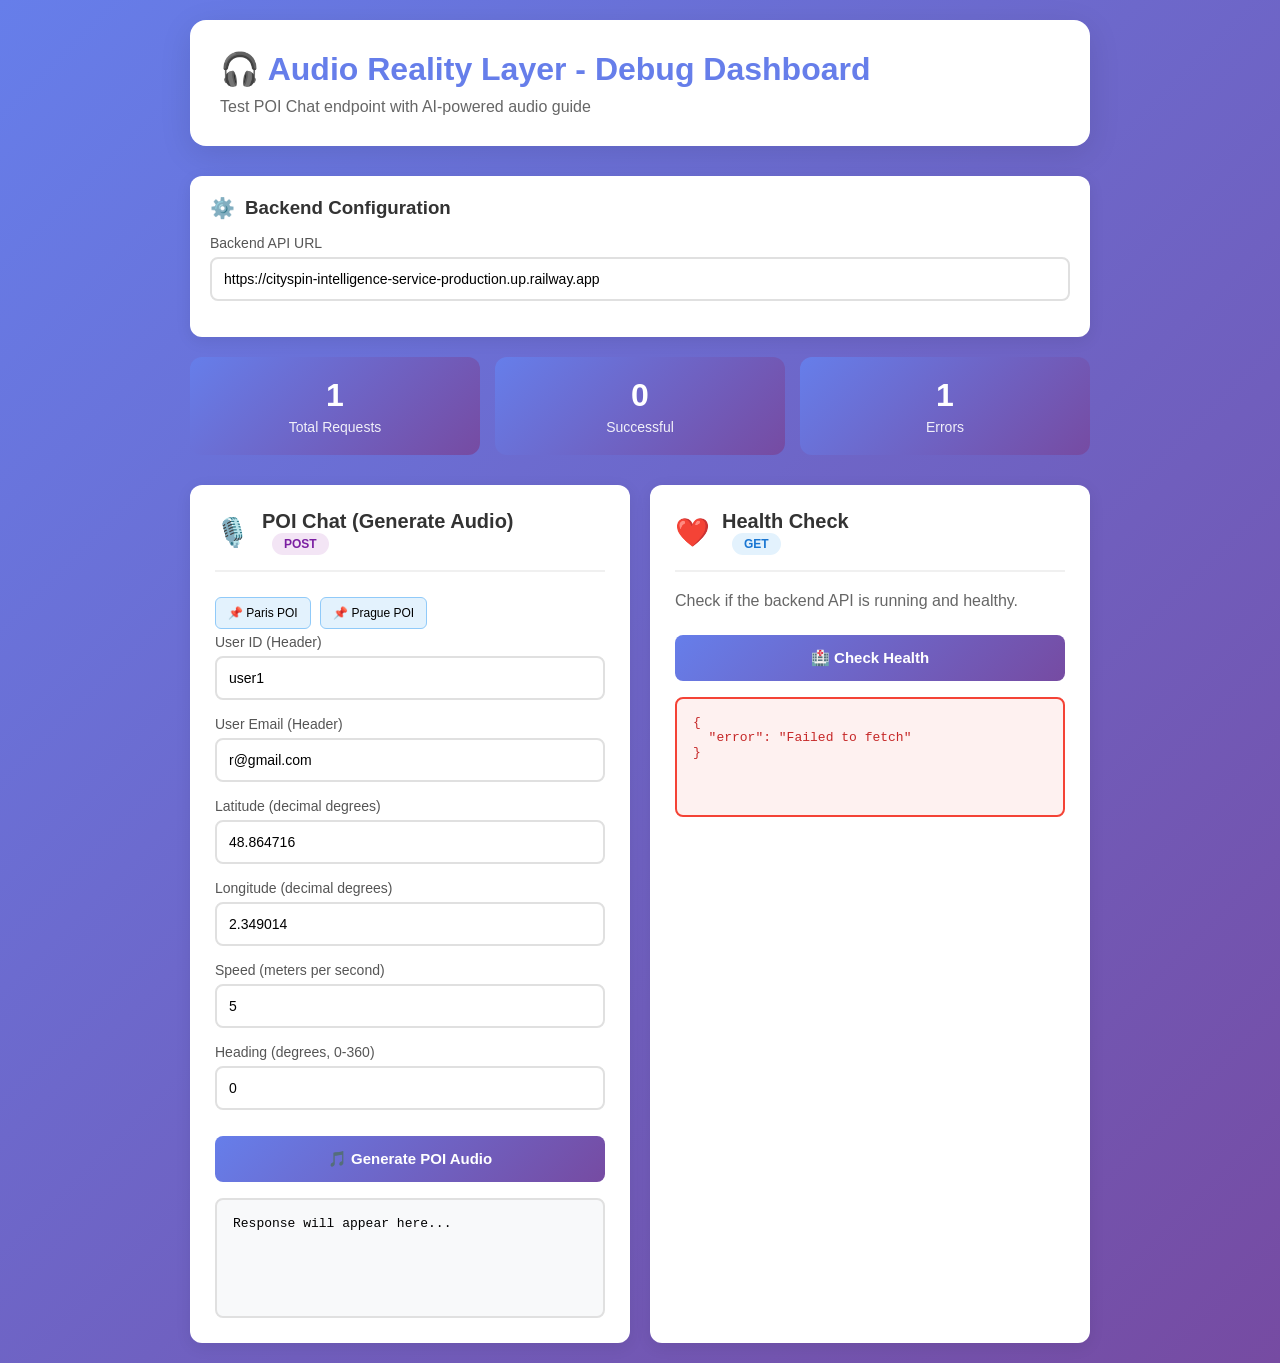
==== index.html @ 16b30484 "chat poi endoint and health - working" ====
<!DOCTYPE html>
<html lang="en">
<head>
    <meta charset="UTF-8">
    <meta name="viewport" content="width=device-width, initial-scale=1.0">
    <title>Audio Reality Layer - Debug Dashboard</title>

    <style>
        * {
            margin: 0;
            padding: 0;
            box-sizing: border-box;
        }

        body {
            font-family: -apple-system, BlinkMacSystemFont, 'Segoe UI', Roboto, Oxygen, Ubuntu, Cantarell, sans-serif;
            background: linear-gradient(135deg, #667eea 0%, #764ba2 100%);
            min-height: 100vh;
            padding: 20px;
        }

        .container {
            max-width: 900px;
            margin: 0 auto;
        }

        .header {
            background: white;
            padding: 30px;
            border-radius: 16px;
            box-shadow: 0 8px 32px rgba(0,0,0,0.1);
            margin-bottom: 30px;
        }

        .header h1 {
            color: #667eea;
            font-size: 32px;
            margin-bottom: 10px;
        }

        .header p {
            color: #666;
            font-size: 16px;
        }

        .config-section {
            background: white;
            padding: 20px;
            border-radius: 12px;
            margin-bottom: 20px;
            box-shadow: 0 4px 16px rgba(0,0,0,0.08);
        }

        .config-section h3 {
            color: #333;
            margin-bottom: 15px;
            display: flex;
            align-items: center;
            gap: 10px;
        }

        .config-section h3::before {
            content: "⚙️";
            font-size: 20px;
        }

        .grid {
            display: grid;
            grid-template-columns: repeat(auto-fit, minmax(400px, 1fr));
            gap: 20px;
        }

        .card {
            background: white;
            border-radius: 12px;
            padding: 25px;
            box-shadow: 0 4px 16px rgba(0,0,0,0.08);
            transition: transform 0.2s, box-shadow 0.2s;
        }

        .card:hover {
            transform: translateY(-4px);
            box-shadow: 0 8px 32px rgba(0,0,0,0.12);
        }

        .card-header {
            display: flex;
            align-items: center;
            gap: 12px;
            margin-bottom: 20px;
            padding-bottom: 15px;
            border-bottom: 2px solid #f0f0f0;
        }

        .card-icon {
            font-size: 28px;
        }

        .card-title {
            font-size: 20px;
            font-weight: 600;
            color: #333;
        }

        .form-group {
            margin-bottom: 16px;
        }

        label {
            display: block;
            margin-bottom: 6px;
            color: #555;
            font-weight: 500;
            font-size: 14px;
        }

        input, select, textarea {
            width: 100%;
            padding: 12px;
            border: 2px solid #e0e0e0;
            border-radius: 8px;
            font-size: 14px;
            transition: border-color 0.2s;
        }

        input:focus, select:focus, textarea:focus {
            outline: none;
            border-color: #667eea;
        }

        .input-group {
            display: flex;
            gap: 10px;
        }

        button {
            background: linear-gradient(135deg, #667eea 0%, #764ba2 100%);
            color: white;
            border: none;
            padding: 14px 24px;
            border-radius: 8px;
            font-size: 15px;
            font-weight: 600;
            cursor: pointer;
            width: 100%;
            transition: transform 0.2s, box-shadow 0.2s;
            margin-top: 10px;
        }

        button:hover {
            transform: translateY(-2px);
            box-shadow: 0 6px 20px rgba(102, 126, 234, 0.4);
        }

        button:active {
            transform: translateY(0);
        }

        .response-area {
            background: #f8f9fa;
            border: 2px solid #e0e0e0;
            border-radius: 8px;
            padding: 16px;
            margin-top: 16px;
            min-height: 120px;
            max-height: 300px;
            overflow-y: auto;
            font-family: 'Courier New', monospace;
            font-size: 13px;
            white-space: pre-wrap;
            word-break: break-all;
        }

        .response-success {
            border-color: #4caf50;
            background: #f1f8f4;
        }

        .response-error {
            border-color: #f44336;
            background: #fef1f0;
            color: #c62828;
        }

        .loading {
            display: inline-block;
            width: 16px;
            height: 16px;
            border: 2px solid #f3f3f3;
            border-top: 2px solid #667eea;
            border-radius: 50%;
            animation: spin 1s linear infinite;
            margin-left: 10px;
        }

        @keyframes spin {
            0% { transform: rotate(0deg); }
            100% { transform: rotate(360deg); }
        }

        .badge {
            display: inline-block;
            padding: 4px 12px;
            border-radius: 12px;
            font-size: 12px;
            font-weight: 600;
            margin-left: 10px;
        }

        .badge-get {
            background: #e3f2fd;
            color: #1976d2;
        }

        .badge-post {
            background: #f3e5f5;
            color: #7b1fa2;
        }

        .stats {
            display: grid;
            grid-template-columns: repeat(3, 1fr);
            gap: 15px;
            margin-bottom: 30px;
        }

        .stat-box {
            background: linear-gradient(135deg, #667eea 0%, #764ba2 100%);
            color: white;
            padding: 20px;
            border-radius: 12px;
            text-align: center;
        }

        .stat-value {
            font-size: 32px;
            font-weight: 700;
            margin-bottom: 5px;
        }

        .stat-label {
            font-size: 14px;
            opacity: 0.9;
        }

        .audio-player {
            margin-top: 15px;
            width: 100%;
        }

        .quick-fill {
            background: #e3f2fd;
            border: 1px solid #90caf9;
            padding: 8px 12px;
            border-radius: 6px;
            font-size: 12px;
            cursor: pointer;
            display: inline-block;
            margin: 5px 5px 5px 0;
            transition: background 0.2s;
        }

        .quick-fill:hover {
            background: #bbdefb;
        }

        .audio-section {
            margin-top: 15px;
            padding: 15px;
            background: #f0f4ff;
            border-radius: 8px;
            border: 2px dashed #667eea;
        }

        .audio-section h4 {
            color: #667eea;
            margin-bottom: 10px;
            font-size: 14px;
        }

        .script-display {
            background: #fff;
            border: 2px solid #667eea;
            border-radius: 8px;
            padding: 12px;
            margin-top: 10px;
            font-size: 14px;
            line-height: 1.6;
            color: #333;
        }
    </style>
</head>
<body>
    <div class="container">
        <div class="header">
            <h1>🎧 Audio Reality Layer - Debug Dashboard</h1>
            <p>Test POI Chat endpoint with AI-powered audio guide</p>
        </div>

        <!-- Configuration -->
        <div class="config-section">
            <h3>Backend Configuration</h3>
            <div class="form-group">
                <label>Backend API URL</label>
                <input type="text" id="apiUrl" value="https://cityspin-intelligence-service-production.up.railway.app" placeholder="https://your-api-url.com">
            </div>
        </div>

        <!-- Stats -->
        <div class="stats">
            <div class="stat-box">
                <div class="stat-value" id="totalRequests">0</div>
                <div class="stat-label">Total Requests</div>
            </div>
            <div class="stat-box">
                <div class="stat-value" id="successCount">0</div>
                <div class="stat-label">Successful</div>
            </div>
            <div class="stat-box">
                <div class="stat-value" id="errorCount">0</div>
                <div class="stat-label">Errors</div>
            </div>
        </div>

        <!-- API Endpoints -->
        <div class="grid">
            <!-- POI Chat Endpoint -->
            <div class="card">
                <div class="card-header">
                    <span class="card-icon">🎙️</span>
                    <div>
                        <div class="card-title">POI Chat (Generate Audio)</div>
                        <span class="badge badge-post">POST</span>
                    </div>
                </div>

                <div class="quick-fill" onclick="fillPOIParis()">📌 Paris POI</div>
                <div class="quick-fill" onclick="fillPOIPrague()">📌 Prague POI</div>

                <div class="form-group">
                    <label>User ID (Header)</label>
                    <input type="text" id="poi_chat_userId" value="user1">
                </div>

                <div class="form-group">
                    <label>User Email (Header)</label>
                    <input type="email" id="poi_chat_email" value="r@gmail.com">
                </div>

                <div class="form-group">
                    <label>Latitude (decimal degrees)</label>
                    <input type="number" step="0.000001" id="poi_chat_lat" placeholder="e.g., 48.864716" value="48.864716">
                </div>

                <div class="form-group">
                    <label>Longitude (decimal degrees)</label>
                    <input type="number" step="0.000001" id="poi_chat_lon" placeholder="e.g., 2.349014" value="2.349014">
                </div>

                <div class="form-group">
                    <label>Speed (meters per second)</label>
                    <input type="number" step="0.1" id="poi_chat_speed" placeholder="e.g., 5" value="5">
                </div>

                <div class="form-group">
                    <label>Heading (degrees, 0-360)</label>
                    <input type="number" step="1" id="poi_chat_heading" placeholder="e.g., 0" value="0">
                </div>

                <button onclick="chatPOI()">🎵 Generate POI Audio</button>
                <div class="response-area" id="poi_chat_response">Response will appear here...</div>

                <div class="audio-section" id="poi_chat_audio_section" style="display:none;">
                    <h4>🎙️ Generated POI Audio (Auto-playing...)</h4>
                    <div class="script-display" id="poi_chat_script"></div>
                    <audio id="poi_chat_audio_player" class="audio-player" controls autoplay></audio>
                </div>
            </div>

            <!-- Health Check -->
            <div class="card">
                <div class="card-header">
                    <span class="card-icon">❤️</span>
                    <div>
                        <div class="card-title">Health Check</div>
                        <span class="badge badge-get">GET</span>
                    </div>
                </div>

                <p style="color: #666; margin-bottom: 15px;">Check if the backend API is running and healthy.</p>

                <button onclick="healthCheck()">🏥 Check Health</button>
                <div class="response-area" id="health_response">Response will appear here...</div>
            </div>
        </div>
    </div>

    <!-- API Functions -->
    <script>
        let totalRequests = 0;
        let successCount = 0;
        let errorCount = 0;

        function updateStats() {
            document.getElementById('totalRequests').textContent = totalRequests;
            document.getElementById('successCount').textContent = successCount;
            document.getElementById('errorCount').textContent = errorCount;
        }

        function getApiUrl() {
            return document.getElementById('apiUrl').value.replace(/\/$/, '');
        }

        function showLoading(elementId) {
            document.getElementById(elementId).innerHTML = '<div class="loading"></div> Loading...';
        }

        function showResponse(elementId, data, isError = false) {
            const element = document.getElementById(elementId);
            element.textContent = JSON.stringify(data, null, 2);
            element.className = isError ? 'response-area response-error' : 'response-area response-success';
        }

        // Quick fill POI locations
        function fillPOIParis() {
            document.getElementById('poi_chat_lat').value = '48.864716';
            document.getElementById('poi_chat_lon').value = '2.349014';
        }

        function fillPOIPrague() {
            document.getElementById('poi_chat_lat').value = '50.073658';
            document.getElementById('poi_chat_lon').value = '14.418540';
        }

        // POI Chat Endpoint
        async function chatPOI() {
            showLoading('poi_chat_response');
            totalRequests++;
            updateStats();

            try {
                const response = await fetch(`${getApiUrl()}/api/v1/chat/poi`, {
                    method: 'POST',
                    headers: {
                        'Content-Type': 'application/json',
                        'X-User-Id': document.getElementById('poi_chat_userId').value,
                        'X-User-Email': document.getElementById('poi_chat_email').value,
                        'X-User-Email-Verified': 'true'
                    },
                    body: JSON.stringify({
                        event: "POI_EVENT",
                        latitude: parseFloat(document.getElementById('poi_chat_lat').value),
                        longitude: parseFloat(document.getElementById('poi_chat_lon').value),
                        speed_mps: parseFloat(document.getElementById('poi_chat_speed').value),
                        heading_deg: parseFloat(document.getElementById('poi_chat_heading').value)
                    })
                });

                const data = await response.json();
                if (response.ok) {
                    successCount++;
                    showResponse('poi_chat_response', data);

                    // Display audio section with script
                    document.getElementById('poi_chat_audio_section').style.display = 'block';
                    document.getElementById('poi_chat_script').textContent = data.content.script;
                    
                    // Set audio URL and auto-play
                    const audioPlayer = document.getElementById('poi_chat_audio_player');
                    audioPlayer.src = data.content.audio_url;
                    
                    // Auto-play the audio
                    audioPlayer.play().catch(error => {
                        console.log('Auto-play failed (browser policy):', error);
                        showResponse('poi_chat_response', {
                            ...data,
                            note: 'Audio ready! Click play if it didn\'t auto-start.'
                        });
                    });
                } else {
                    errorCount++;
                    showResponse('poi_chat_response', data, true);
                }
            } catch (error) {
                errorCount++;
                showResponse('poi_chat_response', { error: error.message }, true);
            }
            updateStats();
        }

        // Health Check
        async function healthCheck() {
            showLoading('health_response');
            totalRequests++;
            updateStats();

            try {
                const response = await fetch(`${getApiUrl()}/api/v1/health`, {
                    method: 'GET',
                    headers: {
                        'Content-Type': 'application/json'
                    }
                });

                const data = await response.json();
                if (response.ok) {
                    successCount++;
                    showResponse('health_response', data);
                } else {
                    errorCount++;
                    showResponse('health_response', data, true);
                }
            } catch (error) {
                errorCount++;
                showResponse('health_response', { error: error.message }, true);
            }
            updateStats();
        }

        // Auto health check on load
        window.addEventListener('load', () => {
            setTimeout(healthCheck, 500);
        });
    </script>
</body>
</html>
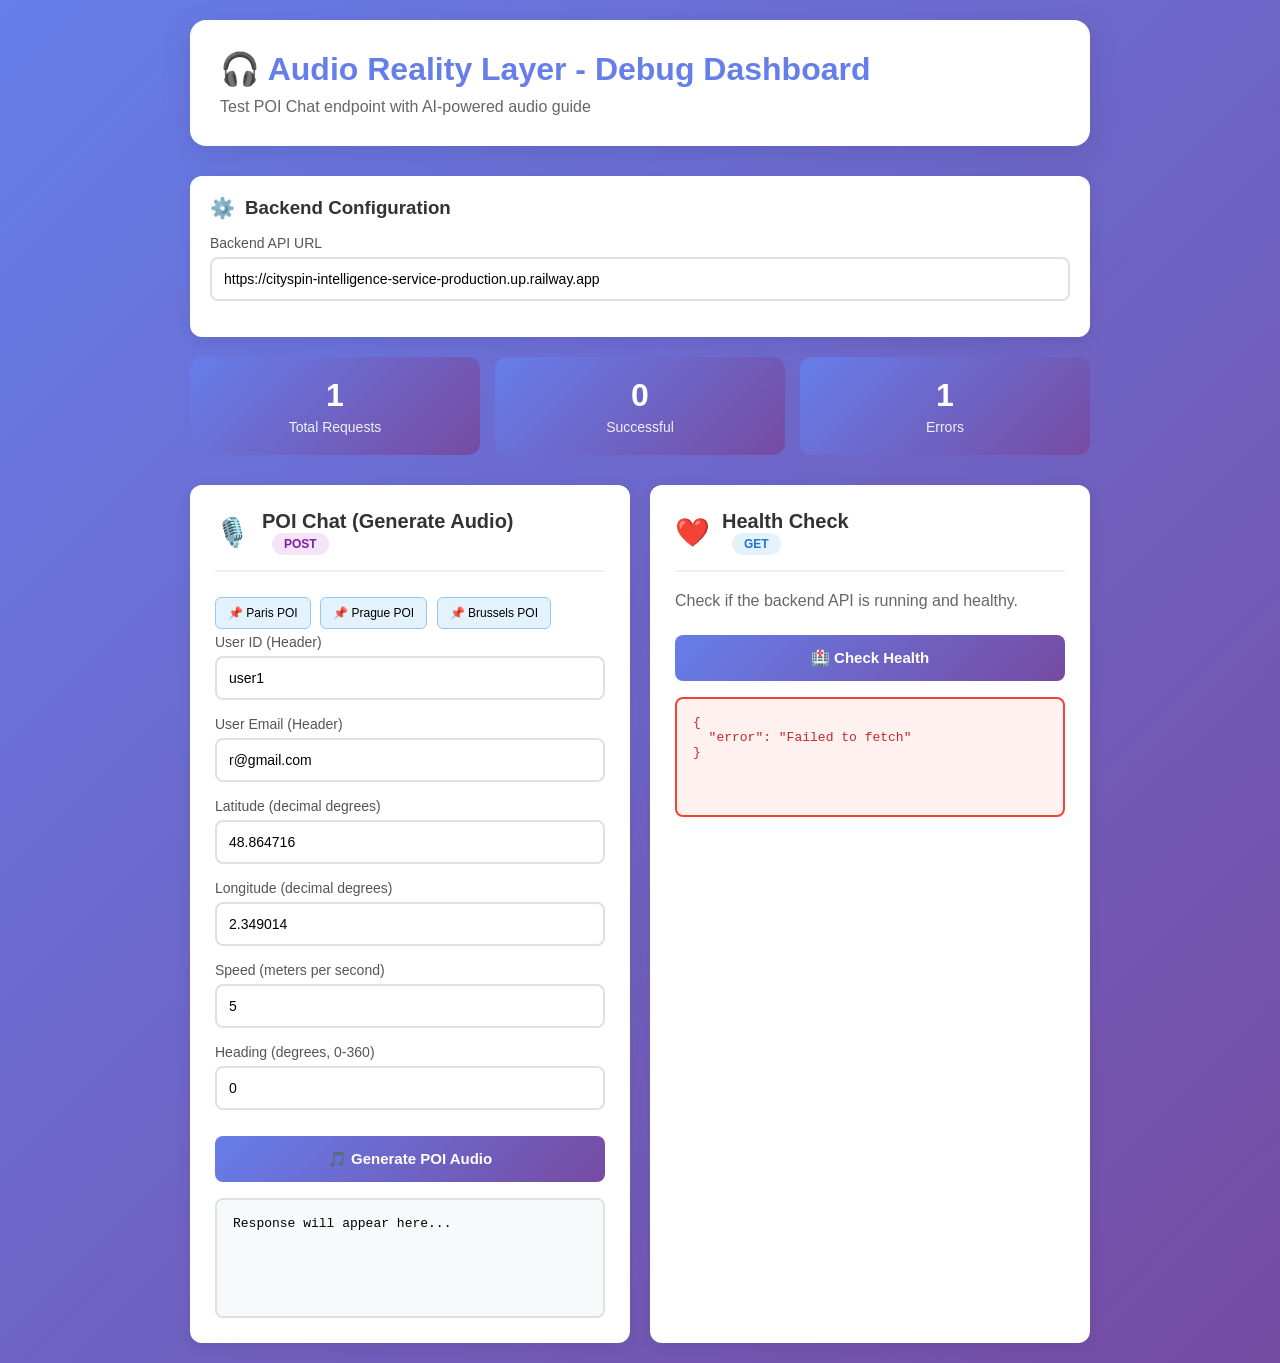
==== commit e9e0306d: "added brussels" ====
--- a/index.html
+++ b/index.html
@@ -336,6 +336,7 @@
 
                 <div class="quick-fill" onclick="fillPOIParis()">📌 Paris POI</div>
                 <div class="quick-fill" onclick="fillPOIPrague()">📌 Prague POI</div>
+                <div class="quick-fill" onclick="fillPOIBrussels()">📌 Brussels POI</div>
 
                 <div class="form-group">
                     <label>User ID (Header)</label>
@@ -430,6 +431,11 @@
         function fillPOIPrague() {
             document.getElementById('poi_chat_lat').value = '50.073658';
             document.getElementById('poi_chat_lon').value = '14.418540';
+        }
+
+        function fillPOIBrussels() {
+            document.getElementById('poi_chat_lat').value = '50.847767';
+            document.getElementById('poi_chat_lon').value = '4.349394';
         }
 
         // POI Chat Endpoint
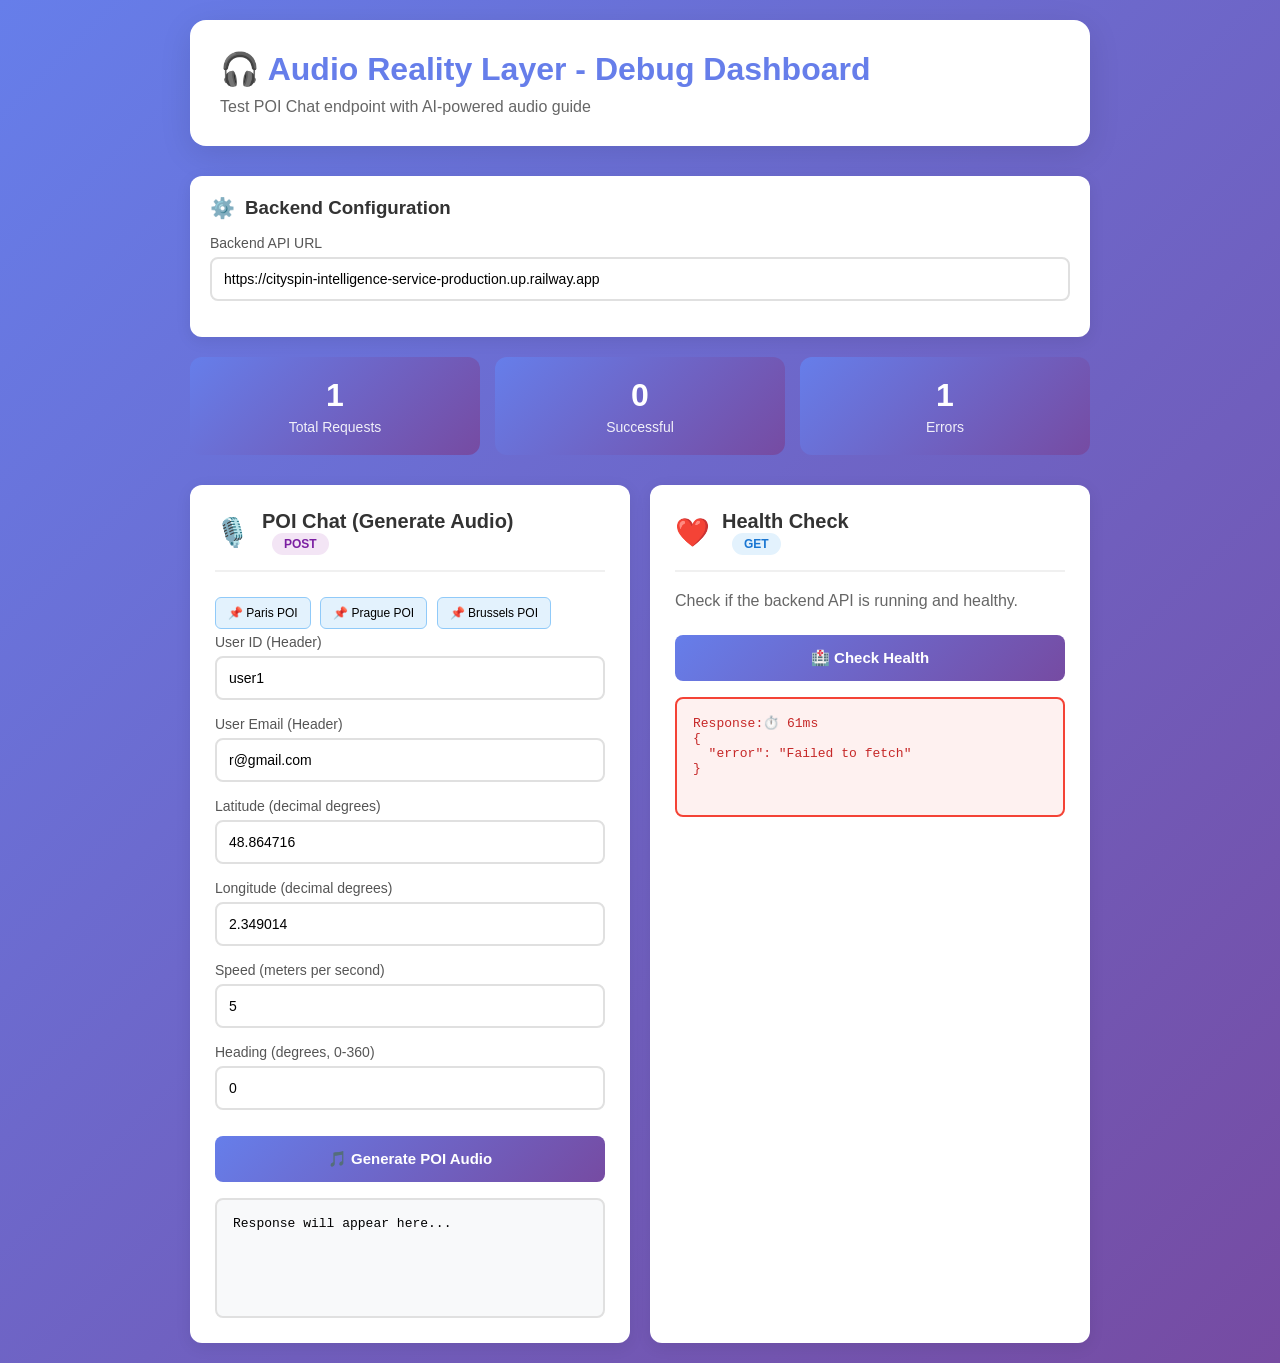
==== commit f9f8f21c: "added response duration" ====
--- a/index.html
+++ b/index.html
@@ -408,17 +408,51 @@
             document.getElementById('errorCount').textContent = errorCount;
         }
 
+        function getTimingClass(duration) {
+            if (duration > 10000) return 'very-slow';  // >10s
+            if (duration > 3000) return 'slow';         // >3s
+            return '';                                  // <3s
+        }
+
         function getApiUrl() {
             return document.getElementById('apiUrl').value.replace(/\/$/, '');
         }
 
+        // function showLoading(elementId) {
+        //     document.getElementById(elementId).innerHTML = '<div class="loading"></div> Loading...';
+        // }
+
         function showLoading(elementId) {
-            document.getElementById(elementId).innerHTML = '<div class="loading"></div> Loading...';
-        }
-
-        function showResponse(elementId, data, isError = false) {
             const element = document.getElementById(elementId);
-            element.textContent = JSON.stringify(data, null, 2);
+            element.innerHTML = '<div class="loading"></div> Loading...';
+            element.className = 'response-area';
+        }
+
+        // function showResponse(elementId, data, isError = false) {
+        //     const element = document.getElementById(elementId);
+        //     element.textContent = JSON.stringify(data, null, 2);
+        //     element.className = isError ? 'response-area response-error' : 'response-area response-success';
+        // }
+
+        
+
+        function showResponse(elementId, data, isError = false, duration = null) {
+            const element = document.getElementById(elementId);
+            
+            let content = '';
+            
+            // Add timing header if duration provided
+            if (duration !== null) {
+                const timingClass = getTimingClass(duration);
+                content += `<div class="response-header">`;
+                content += `<span>Response:</span>`;
+                content += `<span class="timing-badge ${timingClass}">⏱️ ${Math.round(duration)}ms</span>`;
+                content += `</div>`;
+            }
+            
+            content += `<pre>${JSON.stringify(data, null, 2)}</pre>`;
+            
+            element.innerHTML = content;
             element.className = isError ? 'response-area response-error' : 'response-area response-success';
         }
 
@@ -443,6 +477,9 @@
             showLoading('poi_chat_response');
             totalRequests++;
             updateStats();
+
+            const startTime = performance.now();
+
 
             try {
                 const response = await fetch(`${getApiUrl()}/api/v1/chat/poi`, {
@@ -463,6 +500,10 @@
                 });
 
                 const data = await response.json();
+
+                const endTime = performance.now();
+                const duration = endTime - startTime;
+
                 if (response.ok) {
                     successCount++;
                     showResponse('poi_chat_response', data);
@@ -488,8 +529,10 @@
                     showResponse('poi_chat_response', data, true);
                 }
             } catch (error) {
+                const endTime = performance.now();
+                const duration = endTime - startTime;
                 errorCount++;
-                showResponse('poi_chat_response', { error: error.message }, true);
+                showResponse('poi_chat_response', { error: error.message }, true, duration);
             }
             updateStats();
         }
@@ -499,6 +542,8 @@
             showLoading('health_response');
             totalRequests++;
             updateStats();
+
+            const startTime = performance.now();
 
             try {
                 const response = await fetch(`${getApiUrl()}/api/v1/health`, {
@@ -509,16 +554,21 @@
                 });
 
                 const data = await response.json();
+                const endTime = performance.now();
+                const duration = endTime - startTime;
+
                 if (response.ok) {
                     successCount++;
-                    showResponse('health_response', data);
+                    showResponse('health_response', data, false, duration);
                 } else {
                     errorCount++;
-                    showResponse('health_response', data, true);
+                    showResponse('health_response', data, true, duration);
                 }
             } catch (error) {
                 errorCount++;
-                showResponse('health_response', { error: error.message }, true);
+                const endTime = performance.now();
+                const duration = endTime - startTime;
+                showResponse('health_response', { error: error.message }, true, duration);
             }
             updateStats();
         }
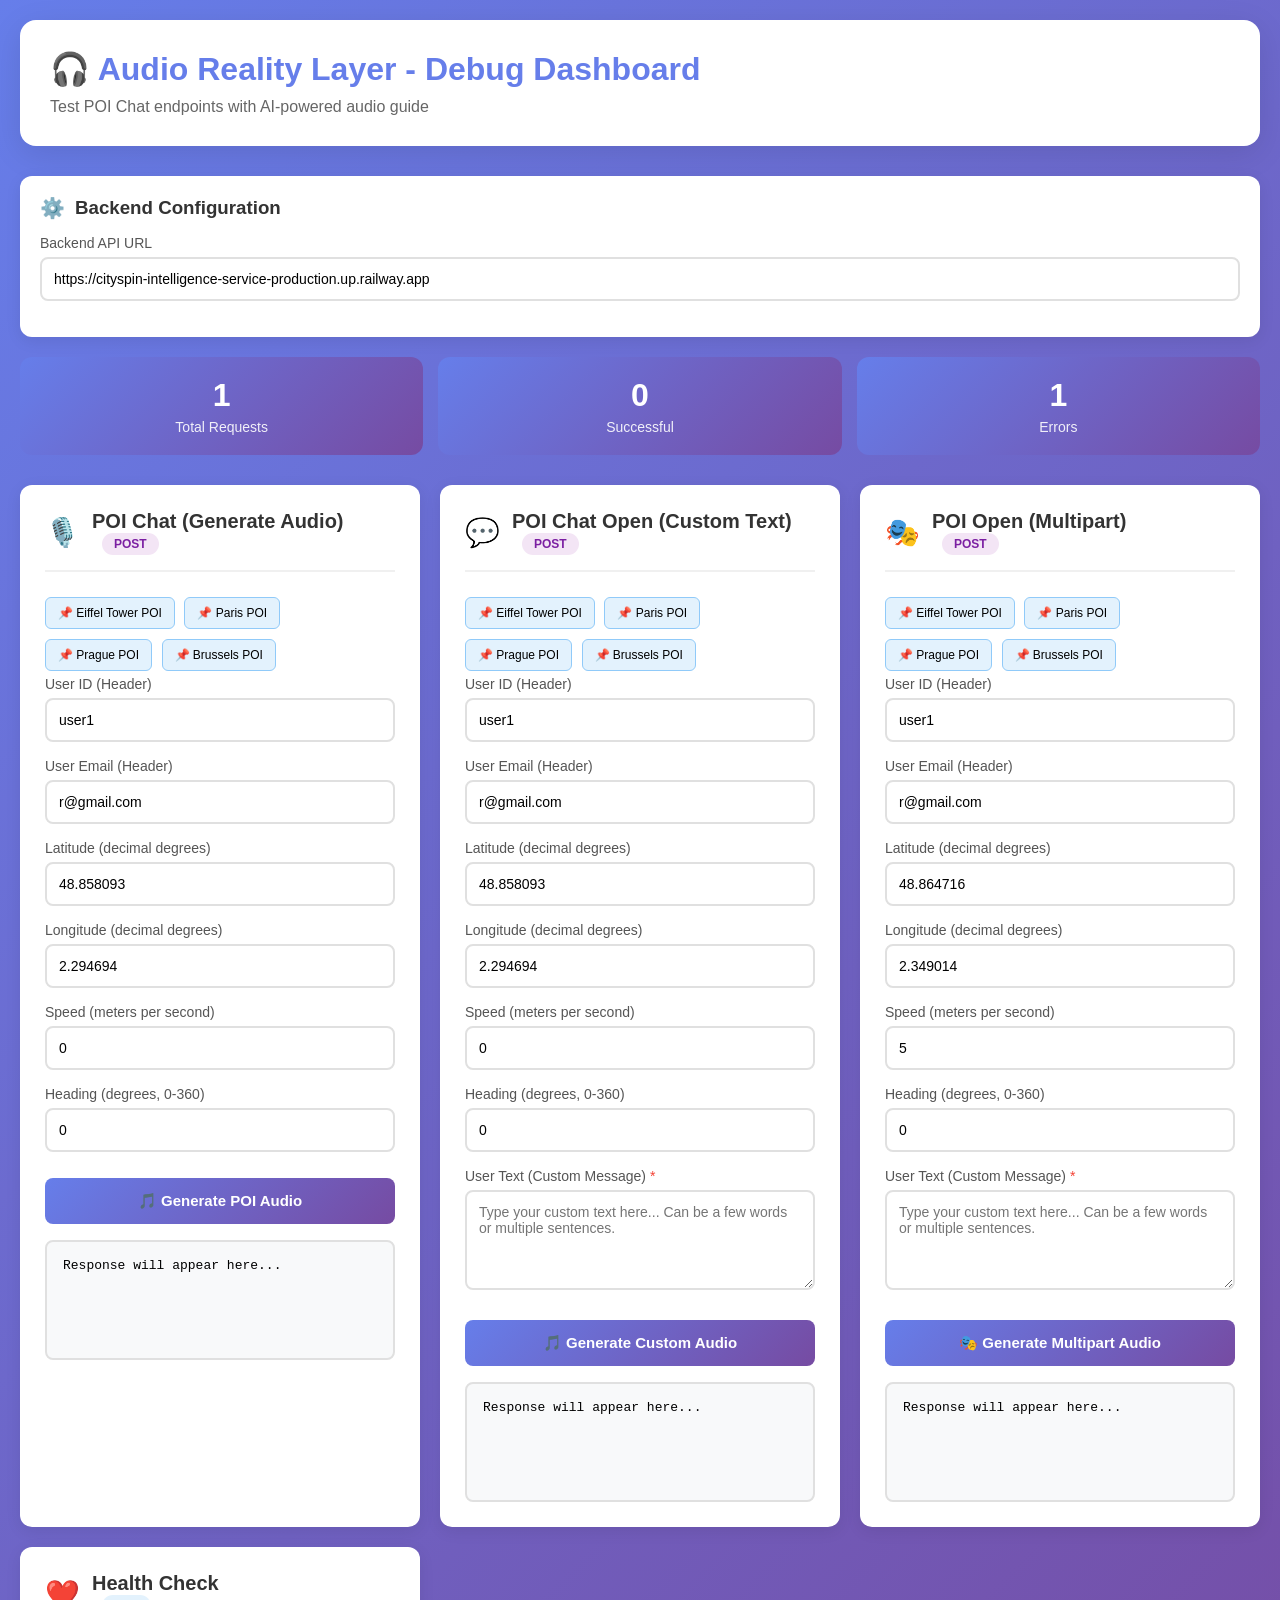
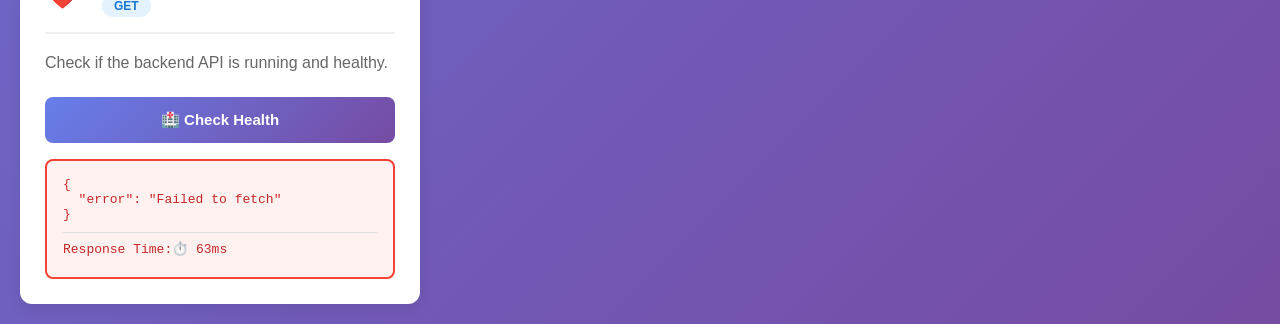
==== commit 4112e91f: "added a chat poi new endpoint with returns audio" ====
--- a/index.html
+++ b/index.html
@@ -20,7 +20,7 @@
         }
 
         .container {
-            max-width: 900px;
+            max-width: 1400px;
             margin: 0 auto;
         }
 
@@ -121,6 +121,12 @@
             border-radius: 8px;
             font-size: 14px;
             transition: border-color 0.2s;
+            font-family: -apple-system, BlinkMacSystemFont, 'Segoe UI', Roboto, Oxygen, Ubuntu, Cantarell, sans-serif;
+        }
+
+        textarea {
+            resize: vertical;
+            min-height: 100px;
         }
 
         input:focus, select:focus, textarea:focus {
@@ -294,7 +300,7 @@
     <div class="container">
         <div class="header">
             <h1>🎧 Audio Reality Layer - Debug Dashboard</h1>
-            <p>Test POI Chat endpoint with AI-powered audio guide</p>
+            <p>Test POI Chat endpoints with AI-powered audio guide</p>
         </div>
 
         <!-- Configuration -->
@@ -333,7 +339,8 @@
                         <span class="badge badge-post">POST</span>
                     </div>
                 </div>
-
+                
+                <div class="quick-fill" onclick="fillPOIEiffelTower()">📌 Eiffel Tower POI</div>
                 <div class="quick-fill" onclick="fillPOIParis()">📌 Paris POI</div>
                 <div class="quick-fill" onclick="fillPOIPrague()">📌 Prague POI</div>
                 <div class="quick-fill" onclick="fillPOIBrussels()">📌 Brussels POI</div>
@@ -350,17 +357,17 @@
 
                 <div class="form-group">
                     <label>Latitude (decimal degrees)</label>
-                    <input type="number" step="0.000001" id="poi_chat_lat" placeholder="e.g., 48.864716" value="48.864716">
+                    <input type="number" step="0.000001" id="poi_chat_lat" placeholder="e.g., 48.864716" value="48.858093">
                 </div>
 
                 <div class="form-group">
                     <label>Longitude (decimal degrees)</label>
-                    <input type="number" step="0.000001" id="poi_chat_lon" placeholder="e.g., 2.349014" value="2.349014">
+                    <input type="number" step="0.000001" id="poi_chat_lon" placeholder="e.g., 2.349014" value="2.294694">
                 </div>
 
                 <div class="form-group">
                     <label>Speed (meters per second)</label>
-                    <input type="number" step="0.1" id="poi_chat_speed" placeholder="e.g., 5" value="5">
+                    <input type="number" step="0.1" id="poi_chat_speed" placeholder="e.g., 5" value="0">
                 </div>
 
                 <div class="form-group">
@@ -375,6 +382,128 @@
                     <h4>🎙️ Generated POI Audio (Auto-playing...)</h4>
                     <div class="script-display" id="poi_chat_script"></div>
                     <audio id="poi_chat_audio_player" class="audio-player" controls autoplay></audio>
+                </div>
+            </div>
+
+            <!-- POI Chat Open Endpoint -->
+            <div class="card">
+                <div class="card-header">
+                    <span class="card-icon">💬</span>
+                    <div>
+                        <div class="card-title">POI Chat Open (Custom Text)</div>
+                        <span class="badge badge-post">POST</span>
+                    </div>
+                </div>
+
+                <div class="quick-fill" onclick="fillPOIOpenEiffelTower()">📌 Eiffel Tower POI</div>
+                <div class="quick-fill" onclick="fillPOIOpenParis()">📌 Paris POI</div>
+                <div class="quick-fill" onclick="fillPOIOpenPrague()">📌 Prague POI</div>
+                <div class="quick-fill" onclick="fillPOIOpenBrussels()">📌 Brussels POI</div>
+
+                <div class="form-group">
+                    <label>User ID (Header)</label>
+                    <input type="text" id="poi_open_userId" value="user1">
+                </div>
+
+                <div class="form-group">
+                    <label>User Email (Header)</label>
+                    <input type="email" id="poi_open_email" value="r@gmail.com">
+                </div>
+
+                <div class="form-group">
+                    <label>Latitude (decimal degrees)</label>
+                    <input type="number" step="0.000001" id="poi_open_lat" placeholder="e.g., 48.864716" value="48.858093">
+                </div>
+
+                <div class="form-group">
+                    <label>Longitude (decimal degrees)</label>
+                    <input type="number" step="0.000001" id="poi_open_lon" placeholder="e.g., 2.349014" value="2.294694">
+                </div>
+
+                <div class="form-group">
+                    <label>Speed (meters per second)</label>
+                    <input type="number" step="0.1" id="poi_open_speed" placeholder="e.g., 5" value="0">
+                </div>
+
+                <div class="form-group">
+                    <label>Heading (degrees, 0-360)</label>
+                    <input type="number" step="1" id="poi_open_heading" placeholder="e.g., 0" value="0">
+                </div>
+
+                <div class="form-group">
+                    <label>User Text (Custom Message) <span style="color: #f44336;">*</span></label>
+                    <textarea id="poi_open_text" placeholder="Type your custom text here... Can be a few words or multiple sentences." required></textarea>
+                </div>
+
+                <button onclick="chatPOIOpen()">🎵 Generate Custom Audio</button>
+                <div class="response-area" id="poi_open_response">Response will appear here...</div>
+
+                <div class="audio-section" id="poi_open_audio_section" style="display:none;">
+                    <h4>🎙️ Generated Custom Audio (Auto-playing...)</h4>
+                    <div class="script-display" id="poi_open_script"></div>
+                    <audio id="poi_open_audio_player" class="audio-player" controls autoplay></audio>
+                </div>
+            </div>
+
+
+            <!-- POI Chat Open Multipart Endpoint -->
+            <div class="card">
+                <div class="card-header">
+                    <span class="card-icon">🎭</span>
+                    <div>
+                        <div class="card-title">POI Open (Multipart)</div>
+                        <span class="badge badge-post">POST</span>
+                    </div>
+                </div>
+
+                <div class="quick-fill" onclick="fillPOIMultiEiffelTower()">📌 Eiffel Tower POI</div>
+                <div class="quick-fill" onclick="fillPOIMultiParis()">📌 Paris POI</div>
+                <div class="quick-fill" onclick="fillPOIMultiPrague()">📌 Prague POI</div>
+                <div class="quick-fill" onclick="fillPOIMultiBrussels()">📌 Brussels POI</div>
+
+                <div class="form-group">
+                    <label>User ID (Header)</label>
+                    <input type="text" id="poi_multi_userId" value="user1">
+                </div>
+
+                <div class="form-group">
+                    <label>User Email (Header)</label>
+                    <input type="email" id="poi_multi_email" value="r@gmail.com">
+                </div>
+
+                <div class="form-group">
+                    <label>Latitude (decimal degrees)</label>
+                    <input type="number" step="0.000001" id="poi_multi_lat" placeholder="e.g., 48.864716" value="48.864716">
+                </div>
+
+                <div class="form-group">
+                    <label>Longitude (decimal degrees)</label>
+                    <input type="number" step="0.000001" id="poi_multi_lon" placeholder="e.g., 2.349014" value="2.349014">
+                </div>
+
+                <div class="form-group">
+                    <label>Speed (meters per second)</label>
+                    <input type="number" step="0.1" id="poi_multi_speed" placeholder="e.g., 5" value="5">
+                </div>
+
+                <div class="form-group">
+                    <label>Heading (degrees, 0-360)</label>
+                    <input type="number" step="1" id="poi_multi_heading" placeholder="e.g., 0" value="0">
+                </div>
+
+                <div class="form-group">
+                    <label>User Text (Custom Message) <span style="color: #f44336;">*</span></label>
+                    <textarea id="poi_multi_text" placeholder="Type your custom text here... Can be a few words or multiple sentences." required></textarea>
+                </div>
+
+                <button onclick="chatPOIMultipart()">🎭 Generate Multipart Audio</button>
+                <div class="response-area" id="poi_multi_response">Response will appear here...</div>
+
+                <div class="audio-section" id="poi_multi_audio_section" style="display:none;">
+                    <h4>📊 Metadata</h4>
+                    <div class="script-display" id="poi_multi_metadata"></div>
+                    <h4 style="margin-top: 15px;">🎙️ Audio (Auto-playing...)</h4>
+                    <audio id="poi_multi_audio_player" class="audio-player" controls autoplay></audio>
                 </div>
             </div>
 
@@ -418,45 +547,41 @@
             return document.getElementById('apiUrl').value.replace(/\/$/, '');
         }
 
-        // function showLoading(elementId) {
-        //     document.getElementById(elementId).innerHTML = '<div class="loading"></div> Loading...';
-        // }
-
         function showLoading(elementId) {
             const element = document.getElementById(elementId);
             element.innerHTML = '<div class="loading"></div> Loading...';
             element.className = 'response-area';
         }
 
-        // function showResponse(elementId, data, isError = false) {
-        //     const element = document.getElementById(elementId);
-        //     element.textContent = JSON.stringify(data, null, 2);
-        //     element.className = isError ? 'response-area response-error' : 'response-area response-success';
-        // }
-
-        
-
         function showResponse(elementId, data, isError = false, duration = null) {
             const element = document.getElementById(elementId);
             
             let content = '';
             
-            // Add timing header if duration provided
+            // Add response content first
+            content += `<pre>${JSON.stringify(data, null, 2)}</pre>`;
+            
+            // Add timing footer if duration provided
             if (duration !== null) {
                 const timingClass = getTimingClass(duration);
-                content += `<div class="response-header">`;
-                content += `<span>Response:</span>`;
+                content += `<div class="response-header" style="margin-top: 10px; margin-bottom: 0; padding-top: 8px; padding-bottom: 0; border-top: 1px solid #e0e0e0; border-bottom: none;">`;
+                content += `<span>Response Time:</span>`;
                 content += `<span class="timing-badge ${timingClass}">⏱️ ${Math.round(duration)}ms</span>`;
                 content += `</div>`;
             }
-            
-            content += `<pre>${JSON.stringify(data, null, 2)}</pre>`;
+            console.log(`⏱️ ${Math.round(duration)}ms`);
             
             element.innerHTML = content;
             element.className = isError ? 'response-area response-error' : 'response-area response-success';
         }
 
-        // Quick fill POI locations
+        // Quick fill POI locations (original endpoint)
+
+        function fillPOIEiffelTower() {
+            document.getElementById('poi_chat_lat').value = '48.858093';
+            document.getElementById('poi_chat_lon').value = '2.294694';
+        }
+
         function fillPOIParis() {
             document.getElementById('poi_chat_lat').value = '48.864716';
             document.getElementById('poi_chat_lon').value = '2.349014';
@@ -470,6 +595,48 @@
         function fillPOIBrussels() {
             document.getElementById('poi_chat_lat').value = '50.847767';
             document.getElementById('poi_chat_lon').value = '4.349394';
+        }
+
+        // Quick fill POI locations (open endpoint)
+        function fillPOIOpenEiffelTower() {
+            document.getElementById('poi_open_lat').value = '48.858093';
+            document.getElementById('poi_open_lon').value = '2.294694';
+        }
+
+        function fillPOIOpenParis() {
+            document.getElementById('poi_open_lat').value = '48.864716';
+            document.getElementById('poi_open_lon').value = '2.349014';
+        }
+
+        function fillPOIOpenPrague() {
+            document.getElementById('poi_open_lat').value = '50.073658';
+            document.getElementById('poi_open_lon').value = '14.418540';
+        }
+
+        function fillPOIOpenBrussels() {
+            document.getElementById('poi_open_lat').value = '50.847767';
+            document.getElementById('poi_open_lon').value = '4.349394';
+        }
+
+        // Quick fill POI locations (multipart endpoint)
+        function fillPOIMultiEiffelTower() {
+            document.getElementById('poi_multi_lat').value = '48.858093';
+            document.getElementById('poi_multi_lon').value = '2.294694';
+        }
+
+        function fillPOIMultiParis() {
+            document.getElementById('poi_multi_lat').value = '48.864716';
+            document.getElementById('poi_multi_lon').value = '2.349014';
+        }
+
+        function fillPOIMultiPrague() {
+            document.getElementById('poi_multi_lat').value = '50.073658';
+            document.getElementById('poi_multi_lon').value = '14.418540';
+        }
+
+        function fillPOIMultiBrussels() {
+            document.getElementById('poi_multi_lat').value = '50.847767';
+            document.getElementById('poi_multi_lon').value = '4.349394';
         }
 
         // POI Chat Endpoint
@@ -479,7 +646,6 @@
             updateStats();
 
             const startTime = performance.now();
-
 
             try {
                 const response = await fetch(`${getApiUrl()}/api/v1/chat/poi`, {
@@ -506,7 +672,7 @@
 
                 if (response.ok) {
                     successCount++;
-                    showResponse('poi_chat_response', data);
+                    showResponse('poi_chat_response', data, false, duration);
 
                     // Display audio section with script
                     document.getElementById('poi_chat_audio_section').style.display = 'block';
@@ -522,17 +688,279 @@
                         showResponse('poi_chat_response', {
                             ...data,
                             note: 'Audio ready! Click play if it didn\'t auto-start.'
-                        });
+                        }, false, duration);
                     });
                 } else {
                     errorCount++;
-                    showResponse('poi_chat_response', data, true);
+                    showResponse('poi_chat_response', data, true, duration);
                 }
             } catch (error) {
                 const endTime = performance.now();
                 const duration = endTime - startTime;
                 errorCount++;
                 showResponse('poi_chat_response', { error: error.message }, true, duration);
+            }
+            updateStats();
+        }
+
+        // POI Chat Open Endpoint
+        async function chatPOIOpen() {
+            // Validate that user_text is not empty
+            const userText = document.getElementById('poi_open_text').value.trim();
+            if (!userText) {
+                showResponse('poi_open_response', { 
+                    error: 'User text is required. Please enter your custom message.' 
+                }, true);
+                return;
+            }
+
+            showLoading('poi_open_response');
+            totalRequests++;
+            updateStats();
+
+            const startTime = performance.now();
+
+            try {
+                const response = await fetch(`${getApiUrl()}/api/v1/chat/poi/open`, {
+                    method: 'POST',
+                    headers: {
+                        'Content-Type': 'application/json',
+                        'X-User-Id': document.getElementById('poi_open_userId').value,
+                        'X-User-Email': document.getElementById('poi_open_email').value,
+                        'X-User-Email-Verified': 'true'
+                    },
+                    body: JSON.stringify({
+                        event: "POI_EVENT",
+                        latitude: parseFloat(document.getElementById('poi_open_lat').value),
+                        longitude: parseFloat(document.getElementById('poi_open_lon').value),
+                        speed_mps: parseFloat(document.getElementById('poi_open_speed').value),
+                        heading_deg: parseFloat(document.getElementById('poi_open_heading').value),
+                        user_text: userText
+                    })
+                });
+
+                const data = await response.json();
+
+                const endTime = performance.now();
+                const duration = endTime - startTime;
+
+                if (response.ok) {
+                    successCount++;
+                    showResponse('poi_open_response', data, false, duration);
+
+                    // Display audio section with script
+                    document.getElementById('poi_open_audio_section').style.display = 'block';
+                    document.getElementById('poi_open_script').textContent = data.content.script;
+                    
+                    // Set audio URL and auto-play
+                    const audioPlayer = document.getElementById('poi_open_audio_player');
+                    audioPlayer.src = data.content.audio_url;
+                    
+                    // Auto-play the audio
+                    audioPlayer.play().catch(error => {
+                        console.log('Auto-play failed (browser policy):', error);
+                        showResponse('poi_open_response', {
+                            ...data,
+                            note: 'Audio ready! Click play if it didn\'t auto-start.'
+                        }, false, duration);
+                    });
+                } else {
+                    errorCount++;
+                    showResponse('poi_open_response', data, true, duration);
+                }
+            } catch (error) {
+                const endTime = performance.now();
+                const duration = endTime - startTime;
+                errorCount++;
+                showResponse('poi_open_response', { error: error.message }, true, duration);
+            }
+            updateStats();
+        }
+
+
+        // Parse multipart/mixed response
+        function parseMultipartResponse(arrayBuffer, boundary) {
+            const decoder = new TextDecoder('utf-8');
+            const text = decoder.decode(arrayBuffer);
+            
+            // Split by boundary
+            const parts = text.split(`--${boundary}`);
+            
+            let jsonData = null;
+            let audioBlob = null;
+            
+            for (let part of parts) {
+                if (part.includes('Content-Type: application/json')) {
+                    // Extract JSON
+                    const jsonMatch = part.match(/\r?\n\r?\n([\s\S]+?)(\r?\n|$)/);
+                    if (jsonMatch) {
+                        try {
+                            jsonData = JSON.parse(jsonMatch[1].trim());
+                        } catch (e) {
+                            console.error('Failed to parse JSON:', e);
+                        }
+                    }
+                } else if (part.includes('Content-Type: audio/mpeg')) {
+                    // Extract audio bytes
+                    const audioStart = part.indexOf('\r\n\r\n') + 4;
+                    if (audioStart > 3) {
+                        // Convert the text representation back to binary
+                        const audioText = part.substring(audioStart);
+                        // We need to get the raw bytes, so we'll need to re-parse from the original buffer
+                    }
+                }
+            }
+            
+            // Re-parse for audio using binary approach
+            const uint8Array = new Uint8Array(arrayBuffer);
+            const boundaryBytes = new TextEncoder().encode(`--${boundary}\r\n`);
+            
+            // Find audio part
+            let audioStartIdx = -1;
+            const audioMarker = new TextEncoder().encode('Content-Type: audio/mpeg');
+            
+            for (let i = 0; i < uint8Array.length - audioMarker.length; i++) {
+                let match = true;
+                for (let j = 0; j < audioMarker.length; j++) {
+                    if (uint8Array[i + j] !== audioMarker[j]) {
+                        match = false;
+                        break;
+                    }
+                }
+                if (match) {
+                    // Find the \r\n\r\n after Content-Type header
+                    for (let k = i; k < uint8Array.length - 4; k++) {
+                        if (uint8Array[k] === 13 && uint8Array[k+1] === 10 && 
+                            uint8Array[k+2] === 13 && uint8Array[k+3] === 10) {
+                            audioStartIdx = k + 4;
+                            break;
+                        }
+                    }
+                    break;
+                }
+            }
+            
+            if (audioStartIdx > -1) {
+                // Find the end boundary
+                const endBoundary = new TextEncoder().encode(`\r\n--${boundary}`);
+                let audioEndIdx = uint8Array.length;
+                
+                for (let i = audioStartIdx; i < uint8Array.length - endBoundary.length; i++) {
+                    let match = true;
+                    for (let j = 0; j < endBoundary.length; j++) {
+                        if (uint8Array[i + j] !== endBoundary[j]) {
+                            match = false;
+                            break;
+                        }
+                    }
+                    if (match) {
+                        audioEndIdx = i;
+                        break;
+                    }
+                }
+                
+                const audioBytes = uint8Array.slice(audioStartIdx, audioEndIdx);
+                audioBlob = new Blob([audioBytes], { type: 'audio/mpeg' });
+            }
+            
+            return { jsonData, audioBlob };
+        }
+
+        // POI Chat Open Multipart Endpoint
+        async function chatPOIMultipart() {
+            // Validate that user_text is not empty
+            const userText = document.getElementById('poi_multi_text').value.trim();
+            if (!userText) {
+                showResponse('poi_multi_response', { 
+                    error: 'User text is required. Please enter your custom message.' 
+                }, true);
+                return;
+            }
+
+            showLoading('poi_multi_response');
+            totalRequests++;
+            updateStats();
+
+            const startTime = performance.now();
+
+            try {
+                const response = await fetch(`${getApiUrl()}/api/v1/chat/poi/open-new`, {
+                    method: 'POST',
+                    headers: {
+                        'Content-Type': 'application/json',
+                        'X-User-Id': document.getElementById('poi_multi_userId').value,
+                        'X-User-Email': document.getElementById('poi_multi_email').value,
+                        'X-User-Email-Verified': 'true'
+                    },
+                    body: JSON.stringify({
+                        event: "POI_EVENT",
+                        latitude: parseFloat(document.getElementById('poi_multi_lat').value),
+                        longitude: parseFloat(document.getElementById('poi_multi_lon').value),
+                        speed_mps: parseFloat(document.getElementById('poi_multi_speed').value),
+                        heading_deg: parseFloat(document.getElementById('poi_multi_heading').value),
+                        user_text: userText
+                    })
+                });
+
+                const endTime = performance.now();
+                const duration = endTime - startTime;
+
+                if (response.ok) {
+                    // Get the boundary from Content-Type header
+                    const contentType = response.headers.get('Content-Type');
+                    const boundaryMatch = contentType.match(/boundary=([^;]+)/);
+                    
+                    if (!boundaryMatch) {
+                        throw new Error('No boundary found in multipart response');
+                    }
+                    
+                    const boundary = boundaryMatch[1];
+                    
+                    // Get response as ArrayBuffer
+                    const arrayBuffer = await response.arrayBuffer();
+                    
+                    // Parse multipart response
+                    const { jsonData, audioBlob } = parseMultipartResponse(arrayBuffer, boundary);
+                    
+                    if (!jsonData || !audioBlob) {
+                        throw new Error('Failed to parse multipart response');
+                    }
+                    
+                    successCount++;
+                    showResponse('poi_multi_response', { 
+                        status: 'success',
+                        message: 'Multipart response parsed successfully',
+                        metadata: jsonData
+                    }, false, duration);
+
+                    // Display audio section with metadata
+                    document.getElementById('poi_multi_audio_section').style.display = 'block';
+                    document.getElementById('poi_multi_metadata').textContent = JSON.stringify(jsonData, null, 2);
+                    
+                    // Set audio URL from blob and auto-play
+                    const audioPlayer = document.getElementById('poi_multi_audio_player');
+                    const audioUrl = URL.createObjectURL(audioBlob);
+                    audioPlayer.src = audioUrl;
+                    
+                    // Auto-play the audio
+                    audioPlayer.play().catch(error => {
+                        console.log('Auto-play failed (browser policy):', error);
+                        showResponse('poi_multi_response', {
+                            status: 'success',
+                            message: 'Audio ready! Click play if it didn\'t auto-start.',
+                            metadata: jsonData
+                        }, false, duration);
+                    });
+                } else {
+                    errorCount++;
+                    const errorText = await response.text();
+                    showResponse('poi_multi_response', { error: errorText }, true, duration);
+                }
+            } catch (error) {
+                const endTime = performance.now();
+                const duration = endTime - startTime;
+                errorCount++;
+                showResponse('poi_multi_response', { error: error.message }, true, duration);
             }
             updateStats();
         }
@@ -579,4 +1007,4 @@
         });
     </script>
 </body>
-</html>+</html>
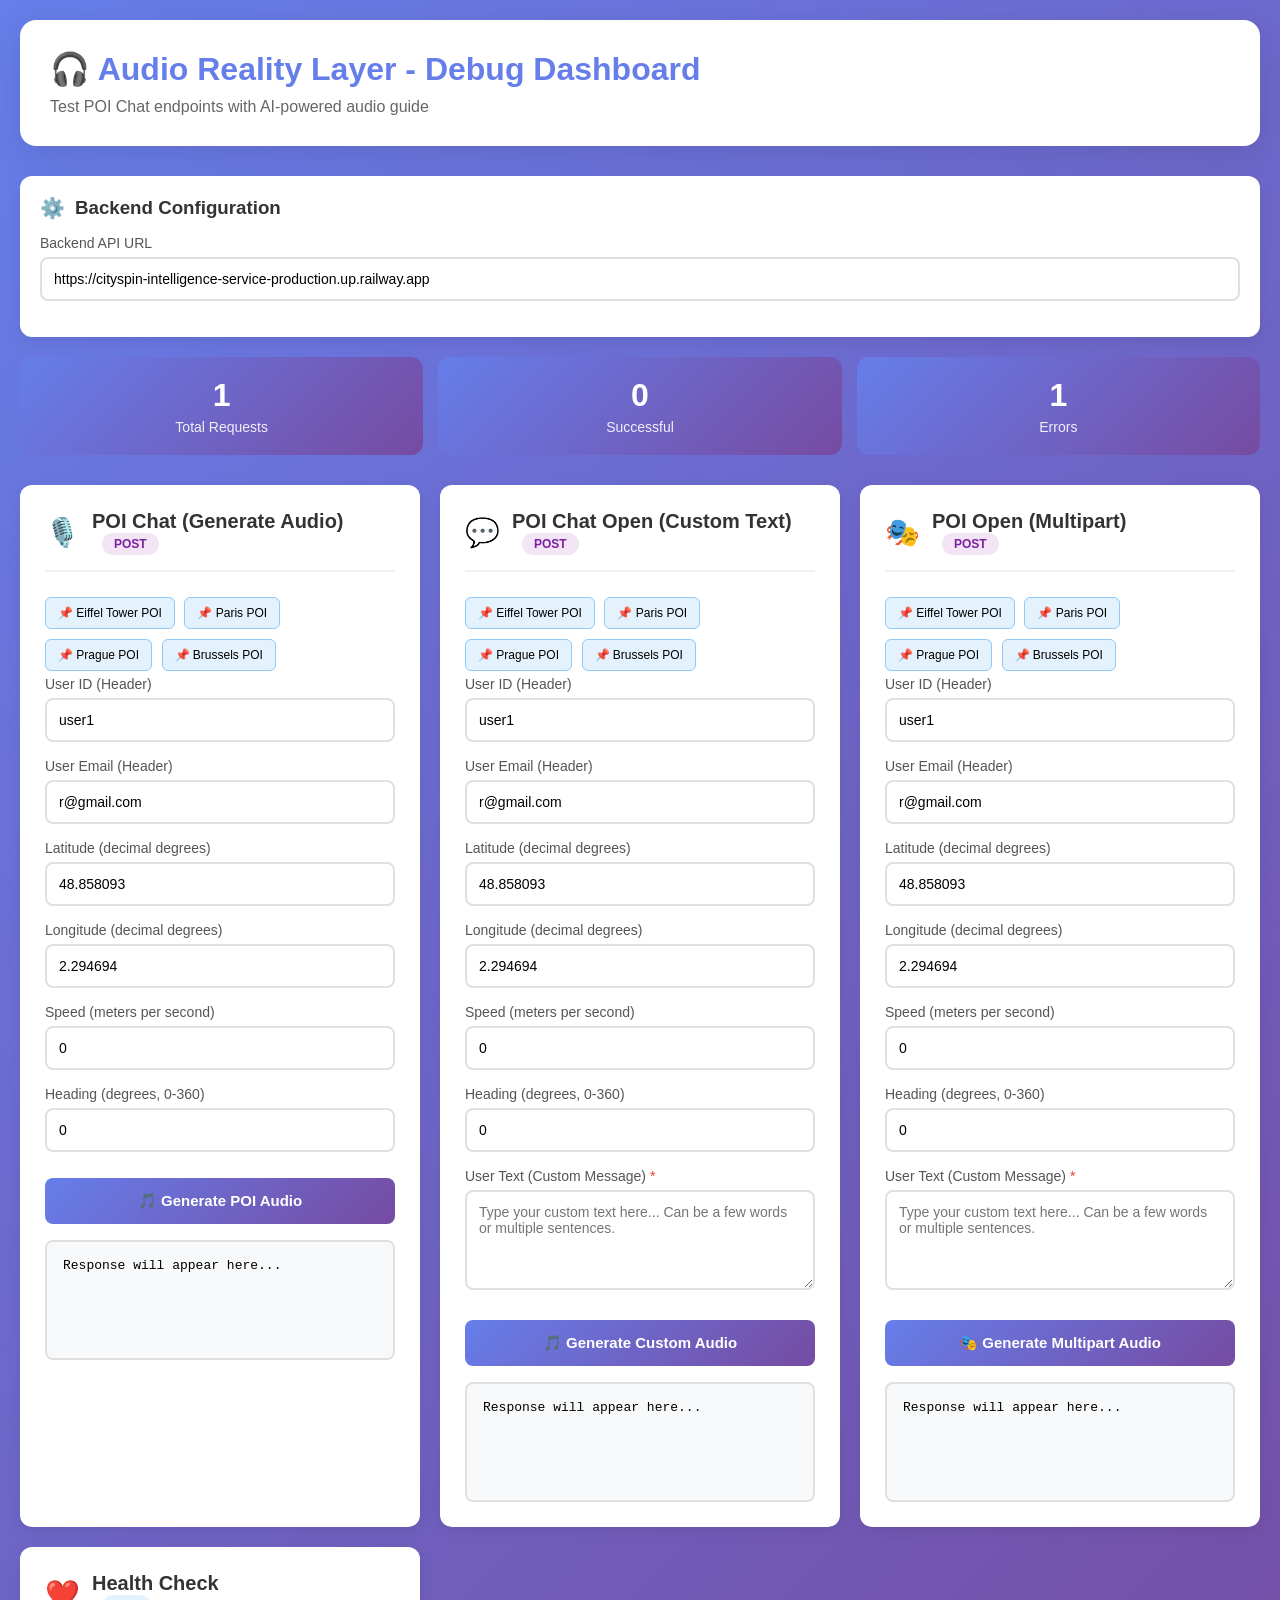
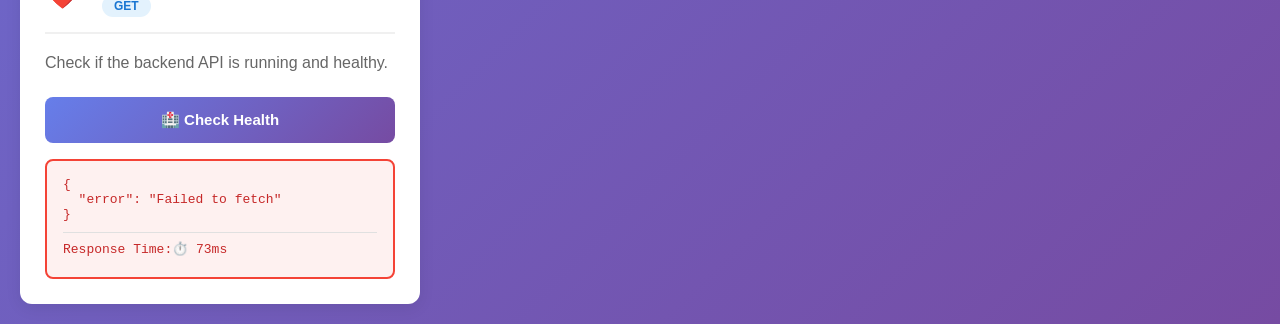
==== commit 703436d9: "small correction" ====
--- a/index.html
+++ b/index.html
@@ -473,17 +473,17 @@
 
                 <div class="form-group">
                     <label>Latitude (decimal degrees)</label>
-                    <input type="number" step="0.000001" id="poi_multi_lat" placeholder="e.g., 48.864716" value="48.864716">
+                    <input type="number" step="0.000001" id="poi_multi_lat" placeholder="e.g., 48.864716" value="48.858093">
                 </div>
 
                 <div class="form-group">
                     <label>Longitude (decimal degrees)</label>
-                    <input type="number" step="0.000001" id="poi_multi_lon" placeholder="e.g., 2.349014" value="2.349014">
+                    <input type="number" step="0.000001" id="poi_multi_lon" placeholder="e.g., 2.349014" value="2.294694">
                 </div>
 
                 <div class="form-group">
                     <label>Speed (meters per second)</label>
-                    <input type="number" step="0.1" id="poi_multi_speed" placeholder="e.g., 5" value="5">
+                    <input type="number" step="0.1" id="poi_multi_speed" placeholder="e.g., 5" value="0">
                 </div>
 
                 <div class="form-group">
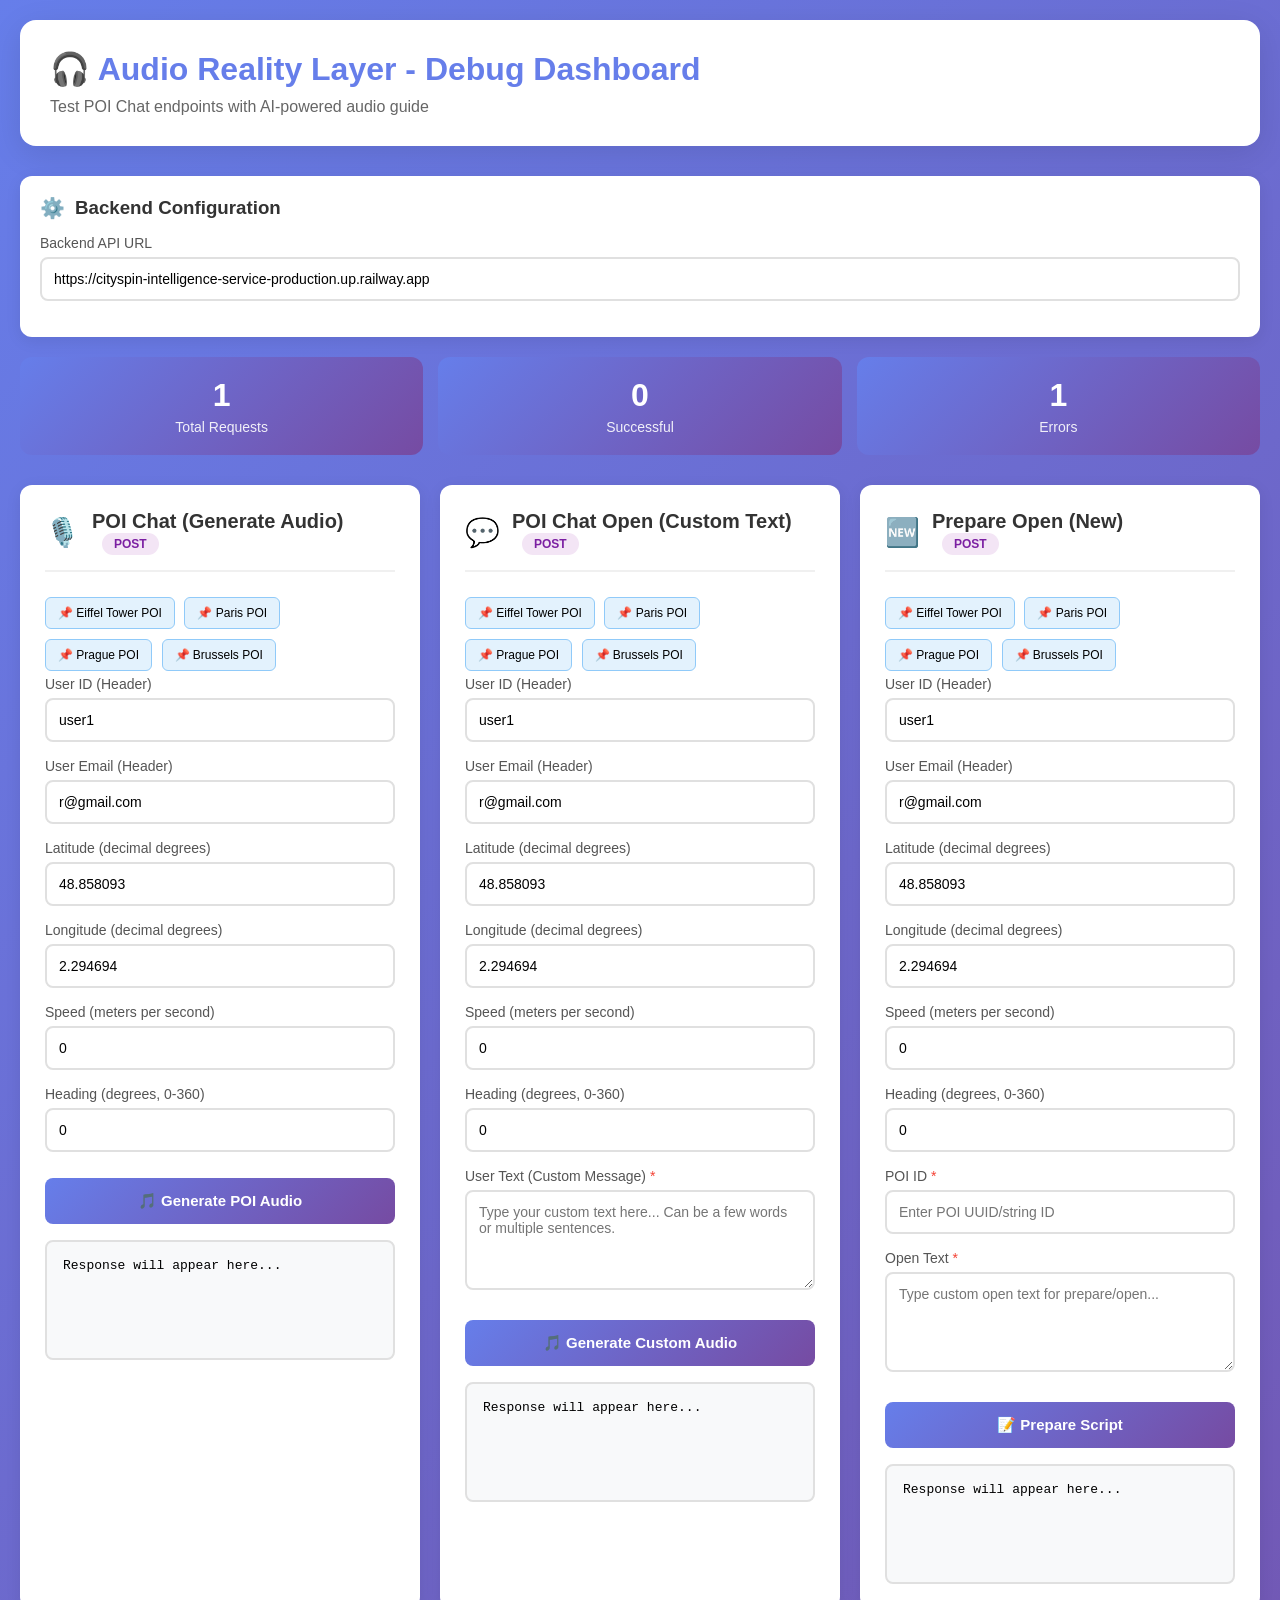
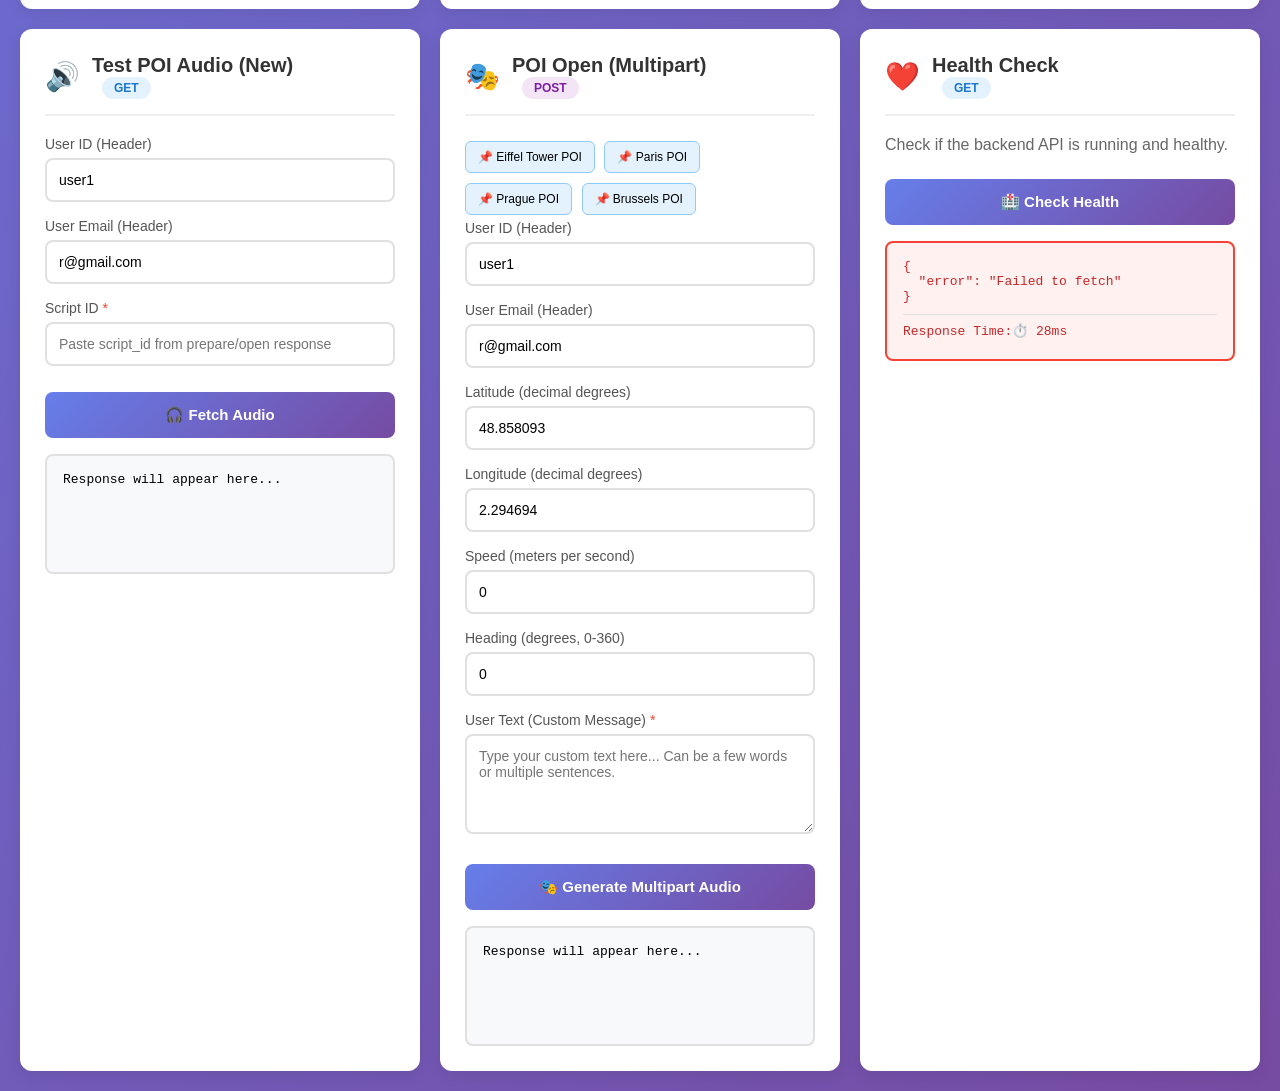
==== commit 9265dafb: "added prepare open and audio endpoint" ====
--- a/index.html
+++ b/index.html
@@ -445,6 +445,99 @@
                 </div>
             </div>
 
+            <!-- Prepare Open Endpoint (New) -->
+            <div class="card">
+                <div class="card-header">
+                    <span class="card-icon">🆕</span>
+                    <div>
+                        <div class="card-title">Prepare Open (New)</div>
+                        <span class="badge badge-post">POST</span>
+                    </div>
+                </div>
+
+                <div class="quick-fill" onclick="fillPrepareOpenEiffelTower()">📌 Eiffel Tower POI</div>
+                <div class="quick-fill" onclick="fillPrepareOpenParis()">📌 Paris POI</div>
+                <div class="quick-fill" onclick="fillPrepareOpenPrague()">📌 Prague POI</div>
+                <div class="quick-fill" onclick="fillPrepareOpenBrussels()">📌 Brussels POI</div>
+
+                <div class="form-group">
+                    <label>User ID (Header)</label>
+                    <input type="text" id="prepare_open_userId" value="user1">
+                </div>
+
+                <div class="form-group">
+                    <label>User Email (Header)</label>
+                    <input type="email" id="prepare_open_email" value="r@gmail.com">
+                </div>
+
+                <div class="form-group">
+                    <label>Latitude (decimal degrees)</label>
+                    <input type="number" step="0.000001" id="prepare_open_lat" value="48.858093">
+                </div>
+
+                <div class="form-group">
+                    <label>Longitude (decimal degrees)</label>
+                    <input type="number" step="0.000001" id="prepare_open_lon" value="2.294694">
+                </div>
+
+                <div class="form-group">
+                    <label>Speed (meters per second)</label>
+                    <input type="number" step="0.1" id="prepare_open_speed" value="0">
+                </div>
+
+                <div class="form-group">
+                    <label>Heading (degrees, 0-360)</label>
+                    <input type="number" step="1" id="prepare_open_heading" value="0">
+                </div>
+
+                <div class="form-group">
+                    <label>POI ID <span style="color: #f44336;">*</span></label>
+                    <input type="text" id="prepare_open_poi_id" placeholder="Enter POI UUID/string ID" required>
+                </div>
+
+                <div class="form-group">
+                    <label>Open Text <span style="color: #f44336;">*</span></label>
+                    <textarea id="prepare_open_text" placeholder="Type custom open text for prepare/open..." required></textarea>
+                </div>
+
+                <button onclick="prepareOpenOnly()">📝 Prepare Script</button>
+                <div class="response-area" id="prepare_open_response">Response will appear here...</div>
+            </div>
+
+            <!-- Test POI Audio Endpoint (New) -->
+            <div class="card">
+                <div class="card-header">
+                    <span class="card-icon">🔊</span>
+                    <div>
+                        <div class="card-title">Test POI Audio (New)</div>
+                        <span class="badge badge-get">GET</span>
+                    </div>
+                </div>
+
+                <div class="form-group">
+                    <label>User ID (Header)</label>
+                    <input type="text" id="prepare_audio_userId" value="user1">
+                </div>
+
+                <div class="form-group">
+                    <label>User Email (Header)</label>
+                    <input type="email" id="prepare_audio_email" value="r@gmail.com">
+                </div>
+
+                <div class="form-group">
+                    <label>Script ID <span style="color: #f44336;">*</span></label>
+                    <input type="text" id="prepare_audio_script_id" placeholder="Paste script_id from prepare/open response">
+                </div>
+
+                <button onclick="fetchPoiAudioOnly()">🎧 Fetch Audio</button>
+                <div class="response-area" id="prepare_audio_response">Response will appear here...</div>
+
+                <div class="audio-section" id="prepare_audio_section" style="display:none;">
+                    <h4>🎙️ Test POI Audio</h4>
+                    <audio id="prepare_audio_player" class="audio-player" controls autoplay></audio>
+                </div>
+            </div>
+
 
             <!-- POI Chat Open Multipart Endpoint -->
             <div class="card">
@@ -616,6 +709,31 @@
         function fillPOIOpenBrussels() {
             document.getElementById('poi_open_lat').value = '50.847767';
             document.getElementById('poi_open_lon').value = '4.349394';
+        }
+
+        // Quick fill POI locations (new prepare/open + test/poi endpoints)
+        function fillPrepareOpenEiffelTower() {
+            document.getElementById('prepare_open_lat').value = '48.858093';
+            document.getElementById('prepare_open_lon').value = '2.294694';
+            document.getElementById('prepare_open_poi_id').value = '16';
+        }
+
+        function fillPrepareOpenParis() {
+            document.getElementById('prepare_open_lat').value = '48.864716';
+            document.getElementById('prepare_open_lon').value = '2.349014';
+            document.getElementById('prepare_open_poi_id').value = '17';
+        }
+
+        function fillPrepareOpenPrague() {
+            document.getElementById('prepare_open_lat').value = '50.073658';
+            document.getElementById('prepare_open_lon').value = '14.418540';
+            document.getElementById('prepare_open_poi_id').value = '18';
+        }
+
+        function fillPrepareOpenBrussels() {
+            document.getElementById('prepare_open_lat').value = '50.847767';
+            document.getElementById('prepare_open_lon').value = '4.349394';
+            document.getElementById('prepare_open_poi_id').value = '19';
         }
 
         // Quick fill POI locations (multipart endpoint)
@@ -774,6 +892,175 @@
                 errorCount++;
                 showResponse('poi_open_response', { error: error.message }, true, duration);
             }
+            updateStats();
+        }
+
+        async function prepareOpenOnly() {
+            const openText = document.getElementById('prepare_open_text').value.trim();
+            const poiId = document.getElementById('prepare_open_poi_id').value.trim();
+            if (!openText) {
+                showResponse('prepare_open_response', { error: 'Open text is required.' }, true);
+                return;
+            }
+            if (!poiId) {
+                showResponse('prepare_open_response', { error: 'POI ID is required.' }, true);
+                return;
+            }
+
+            showLoading('prepare_open_response');
+            totalRequests++;
+            updateStats();
+            const startTime = performance.now();
+
+            try {
+                const headers = {
+                    'Content-Type': 'application/json',
+                    'X-User-Id': document.getElementById('prepare_open_userId').value,
+                    'X-User-Email': document.getElementById('prepare_open_email').value,
+                    'X-User-Email-Verified': 'false'
+                };
+
+                const prepareResponse = await fetch(`${getApiUrl()}/api/v1/test/poi/prepare/open`, {
+                    method: 'POST',
+                    headers,
+                    body: JSON.stringify({
+                        latitude: parseFloat(document.getElementById('prepare_open_lat').value),
+                        longitude: parseFloat(document.getElementById('prepare_open_lon').value),
+                        speed_mps: parseFloat(document.getElementById('prepare_open_speed').value),
+                        heading_deg: parseFloat(document.getElementById('prepare_open_heading').value),
+                        poi_id: poiId,
+                        open_text: openText
+                    })
+                });
+
+                const prepareData = await prepareResponse.json();
+                const duration = performance.now() - startTime;
+                if (!prepareResponse.ok) {
+                    errorCount++;
+                    showResponse('prepare_open_response', prepareData, true, duration);
+                    updateStats();
+                    return;
+                }
+
+                if (!prepareData.script_id) {
+                    throw new Error('prepare/open did not return script_id');
+                }
+
+                successCount++;
+                showResponse('prepare_open_response', prepareData, false, duration);
+                document.getElementById('prepare_audio_script_id').value = prepareData.script_id;
+            } catch (error) {
+                const duration = performance.now() - startTime;
+                errorCount++;
+                showResponse('prepare_open_response', { error: error.message }, true, duration);
+            }
+            updateStats();
+        }
+
+        async function fetchPoiAudioOnly() {
+            const scriptId = document.getElementById('prepare_audio_script_id').value.trim();
+            if (!scriptId) {
+                showResponse('prepare_audio_response', { error: 'Script ID is required.' }, true);
+                return;
+            }
+
+            showLoading('prepare_audio_response');
+            totalRequests++;
+            updateStats();
+            const startTime = performance.now();
+
+            try {
+                const headers = {
+                    'X-User-Id': document.getElementById('prepare_audio_userId').value,
+                    'X-User-Email': document.getElementById('prepare_audio_email').value,
+                    'X-User-Email-Verified': 'false'
+                };
+
+                const response = await fetch(`${getApiUrl()}/api/v1/audio/test/poi/${encodeURIComponent(scriptId)}`, {
+                    method: 'GET',
+                    headers
+                });
+
+                const duration = performance.now() - startTime;
+                const contentType = response.headers.get('Content-Type') || '';
+                if (!response.ok) {
+                    const errorText = await response.text();
+                    errorCount++;
+                    showResponse('prepare_audio_response', { error: errorText }, true, duration);
+                    updateStats();
+                    return;
+                }
+
+                if (contentType.includes('audio/mpeg') || contentType.startsWith('audio/')) {
+                    const audioBlob = await response.blob();
+                    const audioPlayer = document.getElementById('prepare_audio_player');
+
+                    if (audioPlayer.dataset.objectUrl) {
+                        URL.revokeObjectURL(audioPlayer.dataset.objectUrl);
+                        delete audioPlayer.dataset.objectUrl;
+                    }
+
+                    const objectUrl = URL.createObjectURL(audioBlob);
+                    audioPlayer.src = objectUrl;
+                    audioPlayer.dataset.objectUrl = objectUrl;
+                    document.getElementById('prepare_audio_section').style.display = 'block';
+
+                    successCount++;
+                    showResponse('prepare_audio_response', {
+                        script_id: scriptId,
+                        status: 'audio_stream_ready'
+                    }, false, duration);
+
+                    audioPlayer.play().catch(error => {
+                        console.log('Auto-play failed (browser policy):', error);
+                    });
+                } else {
+                    const payload = await response.json();
+                    const status = (payload.status || '').toLowerCase();
+
+                    if (status === 'failed') {
+                        errorCount++;
+                        showResponse('prepare_audio_response', {
+                            ...payload,
+                            error: payload.message || 'Audio generation failed.'
+                        }, true, duration);
+                        updateStats();
+                        return;
+                    }
+
+                    if (status === 'completed') {
+                        if (!payload.audio_url) {
+                            errorCount++;
+                            showResponse('prepare_audio_response', {
+                                ...payload,
+                                error: 'Completed status returned without audio_url.'
+                            }, true, duration);
+                            updateStats();
+                            return;
+                        }
+
+                        const audioPlayer = document.getElementById('prepare_audio_player');
+                        if (audioPlayer.dataset.objectUrl) {
+                            URL.revokeObjectURL(audioPlayer.dataset.objectUrl);
+                            delete audioPlayer.dataset.objectUrl;
+                        }
+
+                        audioPlayer.src = payload.audio_url;
+                        document.getElementById('prepare_audio_section').style.display = 'block';
+                        audioPlayer.play().catch(error => {
+                            console.log('Auto-play failed (browser policy):', error);
+                        });
+                    }
+
+                    successCount++;
+                    showResponse('prepare_audio_response', payload, false, duration);
+                }
+            } catch (error) {
+                const duration = performance.now() - startTime;
+                errorCount++;
+                showResponse('prepare_audio_response', { error: error.message }, true, duration);
+            }
+
             updateStats();
         }
 
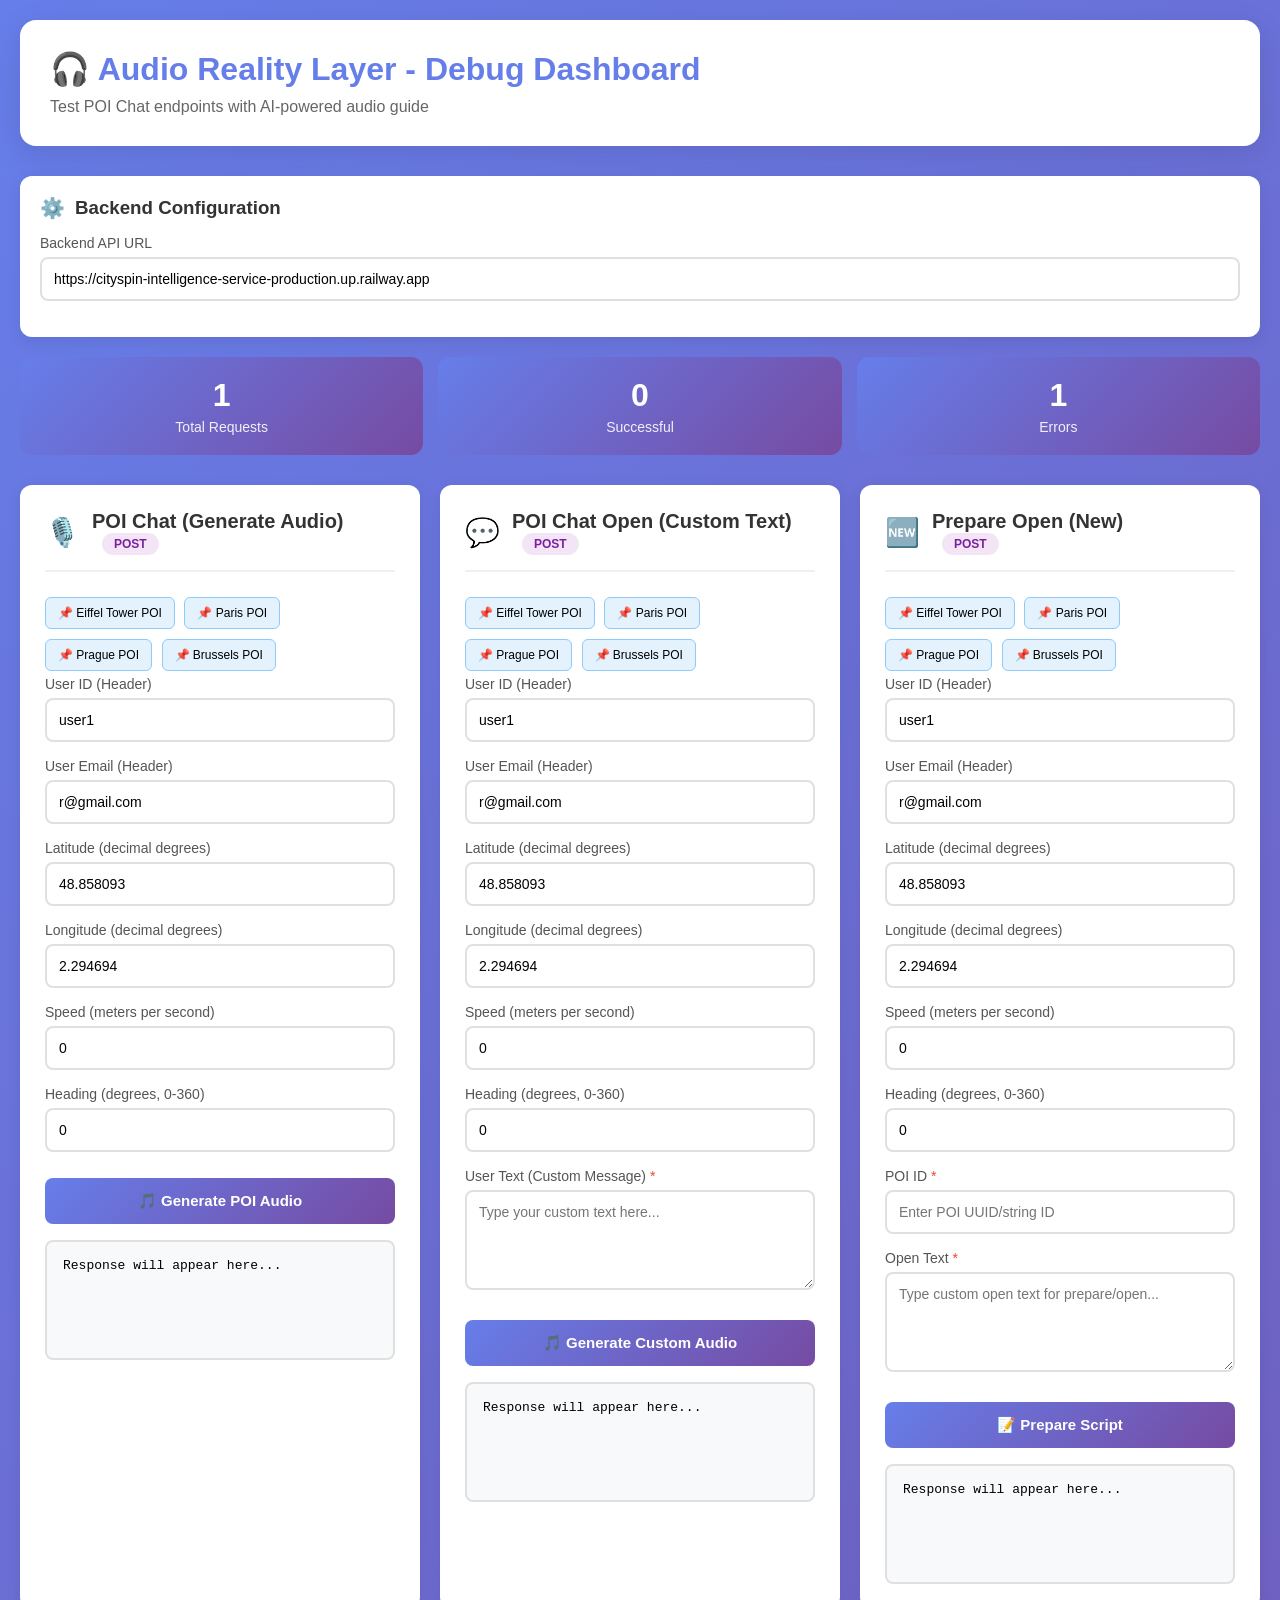
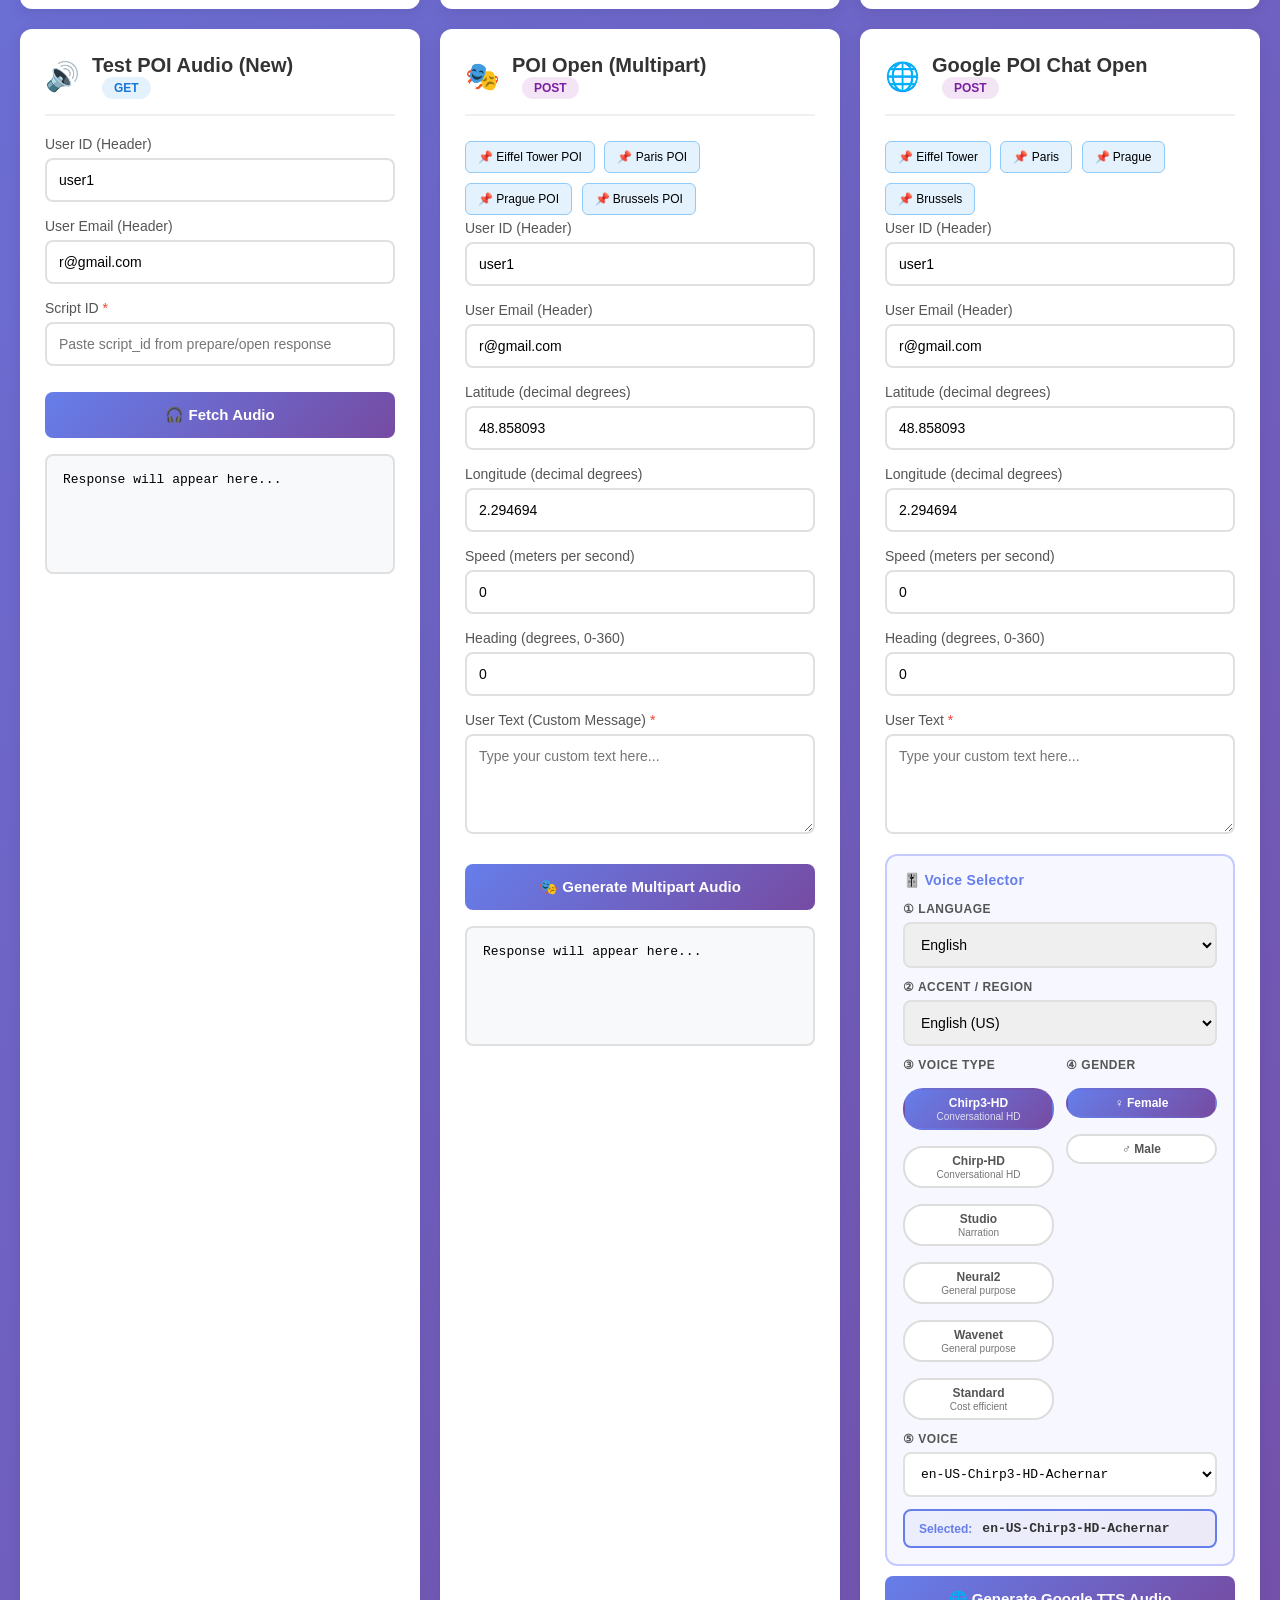
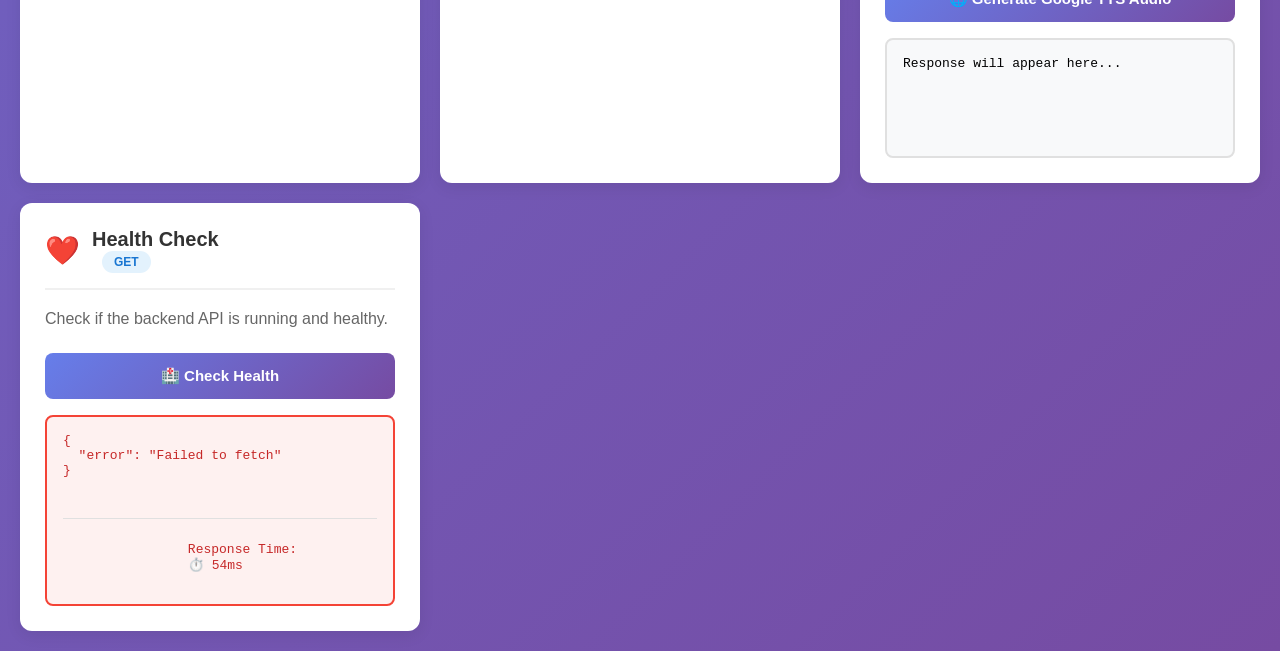
==== commit 7309098e: "split the html, css, js and added google poi endpoint" ====
--- a/index.html
+++ b/index.html
@@ -4,300 +4,12 @@
     <meta charset="UTF-8">
     <meta name="viewport" content="width=device-width, initial-scale=1.0">
     <title>Audio Reality Layer - Debug Dashboard</title>
-
-    <style>
-        * {
-            margin: 0;
-            padding: 0;
-            box-sizing: border-box;
-        }
-
-        body {
-            font-family: -apple-system, BlinkMacSystemFont, 'Segoe UI', Roboto, Oxygen, Ubuntu, Cantarell, sans-serif;
-            background: linear-gradient(135deg, #667eea 0%, #764ba2 100%);
-            min-height: 100vh;
-            padding: 20px;
-        }
-
-        .container {
-            max-width: 1400px;
-            margin: 0 auto;
-        }
-
-        .header {
-            background: white;
-            padding: 30px;
-            border-radius: 16px;
-            box-shadow: 0 8px 32px rgba(0,0,0,0.1);
-            margin-bottom: 30px;
-        }
-
-        .header h1 {
-            color: #667eea;
-            font-size: 32px;
-            margin-bottom: 10px;
-        }
-
-        .header p {
-            color: #666;
-            font-size: 16px;
-        }
-
-        .config-section {
-            background: white;
-            padding: 20px;
-            border-radius: 12px;
-            margin-bottom: 20px;
-            box-shadow: 0 4px 16px rgba(0,0,0,0.08);
-        }
-
-        .config-section h3 {
-            color: #333;
-            margin-bottom: 15px;
-            display: flex;
-            align-items: center;
-            gap: 10px;
-        }
-
-        .config-section h3::before {
-            content: "⚙️";
-            font-size: 20px;
-        }
-
-        .grid {
-            display: grid;
-            grid-template-columns: repeat(auto-fit, minmax(400px, 1fr));
-            gap: 20px;
-        }
-
-        .card {
-            background: white;
-            border-radius: 12px;
-            padding: 25px;
-            box-shadow: 0 4px 16px rgba(0,0,0,0.08);
-            transition: transform 0.2s, box-shadow 0.2s;
-        }
-
-        .card:hover {
-            transform: translateY(-4px);
-            box-shadow: 0 8px 32px rgba(0,0,0,0.12);
-        }
-
-        .card-header {
-            display: flex;
-            align-items: center;
-            gap: 12px;
-            margin-bottom: 20px;
-            padding-bottom: 15px;
-            border-bottom: 2px solid #f0f0f0;
-        }
-
-        .card-icon {
-            font-size: 28px;
-        }
-
-        .card-title {
-            font-size: 20px;
-            font-weight: 600;
-            color: #333;
-        }
-
-        .form-group {
-            margin-bottom: 16px;
-        }
-
-        label {
-            display: block;
-            margin-bottom: 6px;
-            color: #555;
-            font-weight: 500;
-            font-size: 14px;
-        }
-
-        input, select, textarea {
-            width: 100%;
-            padding: 12px;
-            border: 2px solid #e0e0e0;
-            border-radius: 8px;
-            font-size: 14px;
-            transition: border-color 0.2s;
-            font-family: -apple-system, BlinkMacSystemFont, 'Segoe UI', Roboto, Oxygen, Ubuntu, Cantarell, sans-serif;
-        }
-
-        textarea {
-            resize: vertical;
-            min-height: 100px;
-        }
-
-        input:focus, select:focus, textarea:focus {
-            outline: none;
-            border-color: #667eea;
-        }
-
-        .input-group {
-            display: flex;
-            gap: 10px;
-        }
-
-        button {
-            background: linear-gradient(135deg, #667eea 0%, #764ba2 100%);
-            color: white;
-            border: none;
-            padding: 14px 24px;
-            border-radius: 8px;
-            font-size: 15px;
-            font-weight: 600;
-            cursor: pointer;
-            width: 100%;
-            transition: transform 0.2s, box-shadow 0.2s;
-            margin-top: 10px;
-        }
-
-        button:hover {
-            transform: translateY(-2px);
-            box-shadow: 0 6px 20px rgba(102, 126, 234, 0.4);
-        }
-
-        button:active {
-            transform: translateY(0);
-        }
-
-        .response-area {
-            background: #f8f9fa;
-            border: 2px solid #e0e0e0;
-            border-radius: 8px;
-            padding: 16px;
-            margin-top: 16px;
-            min-height: 120px;
-            max-height: 300px;
-            overflow-y: auto;
-            font-family: 'Courier New', monospace;
-            font-size: 13px;
-            white-space: pre-wrap;
-            word-break: break-all;
-        }
-
-        .response-success {
-            border-color: #4caf50;
-            background: #f1f8f4;
-        }
-
-        .response-error {
-            border-color: #f44336;
-            background: #fef1f0;
-            color: #c62828;
-        }
-
-        .loading {
-            display: inline-block;
-            width: 16px;
-            height: 16px;
-            border: 2px solid #f3f3f3;
-            border-top: 2px solid #667eea;
-            border-radius: 50%;
-            animation: spin 1s linear infinite;
-            margin-left: 10px;
-        }
-
-        @keyframes spin {
-            0% { transform: rotate(0deg); }
-            100% { transform: rotate(360deg); }
-        }
-
-        .badge {
-            display: inline-block;
-            padding: 4px 12px;
-            border-radius: 12px;
-            font-size: 12px;
-            font-weight: 600;
-            margin-left: 10px;
-        }
-
-        .badge-get {
-            background: #e3f2fd;
-            color: #1976d2;
-        }
-
-        .badge-post {
-            background: #f3e5f5;
-            color: #7b1fa2;
-        }
-
-        .stats {
-            display: grid;
-            grid-template-columns: repeat(3, 1fr);
-            gap: 15px;
-            margin-bottom: 30px;
-        }
-
-        .stat-box {
-            background: linear-gradient(135deg, #667eea 0%, #764ba2 100%);
-            color: white;
-            padding: 20px;
-            border-radius: 12px;
-            text-align: center;
-        }
-
-        .stat-value {
-            font-size: 32px;
-            font-weight: 700;
-            margin-bottom: 5px;
-        }
-
-        .stat-label {
-            font-size: 14px;
-            opacity: 0.9;
-        }
-
-        .audio-player {
-            margin-top: 15px;
-            width: 100%;
-        }
-
-        .quick-fill {
-            background: #e3f2fd;
-            border: 1px solid #90caf9;
-            padding: 8px 12px;
-            border-radius: 6px;
-            font-size: 12px;
-            cursor: pointer;
-            display: inline-block;
-            margin: 5px 5px 5px 0;
-            transition: background 0.2s;
-        }
-
-        .quick-fill:hover {
-            background: #bbdefb;
-        }
-
-        .audio-section {
-            margin-top: 15px;
-            padding: 15px;
-            background: #f0f4ff;
-            border-radius: 8px;
-            border: 2px dashed #667eea;
-        }
-
-        .audio-section h4 {
-            color: #667eea;
-            margin-bottom: 10px;
-            font-size: 14px;
-        }
-
-        .script-display {
-            background: #fff;
-            border: 2px solid #667eea;
-            border-radius: 8px;
-            padding: 12px;
-            margin-top: 10px;
-            font-size: 14px;
-            line-height: 1.6;
-            color: #333;
-        }
-    </style>
+    <link rel="stylesheet" href="styles.css">
 </head>
 <body>
     <div class="container">
+
+        <!-- Header -->
         <div class="header">
             <h1>🎧 Audio Reality Layer - Debug Dashboard</h1>
             <p>Test POI Chat endpoints with AI-powered audio guide</p>
@@ -328,9 +40,10 @@
             </div>
         </div>
 
-        <!-- API Endpoints -->
+        <!-- API Endpoint Cards -->
         <div class="grid">
-            <!-- POI Chat Endpoint -->
+
+            <!-- POI Chat -->
             <div class="card">
                 <div class="card-header">
                     <span class="card-icon">🎙️</span>
@@ -339,7 +52,7 @@
                         <span class="badge badge-post">POST</span>
                     </div>
                 </div>
-                
+
                 <div class="quick-fill" onclick="fillPOIEiffelTower()">📌 Eiffel Tower POI</div>
                 <div class="quick-fill" onclick="fillPOIParis()">📌 Paris POI</div>
                 <div class="quick-fill" onclick="fillPOIPrague()">📌 Prague POI</div>
@@ -349,30 +62,25 @@
                     <label>User ID (Header)</label>
                     <input type="text" id="poi_chat_userId" value="user1">
                 </div>
-
                 <div class="form-group">
                     <label>User Email (Header)</label>
                     <input type="email" id="poi_chat_email" value="r@gmail.com">
                 </div>
-
                 <div class="form-group">
                     <label>Latitude (decimal degrees)</label>
-                    <input type="number" step="0.000001" id="poi_chat_lat" placeholder="e.g., 48.864716" value="48.858093">
-                </div>
-
+                    <input type="number" step="0.000001" id="poi_chat_lat" value="48.858093">
+                </div>
                 <div class="form-group">
                     <label>Longitude (decimal degrees)</label>
-                    <input type="number" step="0.000001" id="poi_chat_lon" placeholder="e.g., 2.349014" value="2.294694">
-                </div>
-
+                    <input type="number" step="0.000001" id="poi_chat_lon" value="2.294694">
+                </div>
                 <div class="form-group">
                     <label>Speed (meters per second)</label>
-                    <input type="number" step="0.1" id="poi_chat_speed" placeholder="e.g., 5" value="0">
-                </div>
-
+                    <input type="number" step="0.1" id="poi_chat_speed" value="0">
+                </div>
                 <div class="form-group">
                     <label>Heading (degrees, 0-360)</label>
-                    <input type="number" step="1" id="poi_chat_heading" placeholder="e.g., 0" value="0">
+                    <input type="number" step="1" id="poi_chat_heading" value="0">
                 </div>
 
                 <button onclick="chatPOI()">🎵 Generate POI Audio</button>
@@ -385,7 +93,7 @@
                 </div>
             </div>
 
-            <!-- POI Chat Open Endpoint -->
+            <!-- POI Chat Open -->
             <div class="card">
                 <div class="card-header">
                     <span class="card-icon">💬</span>
@@ -404,35 +112,29 @@
                     <label>User ID (Header)</label>
                     <input type="text" id="poi_open_userId" value="user1">
                 </div>
-
                 <div class="form-group">
                     <label>User Email (Header)</label>
                     <input type="email" id="poi_open_email" value="r@gmail.com">
                 </div>
-
                 <div class="form-group">
                     <label>Latitude (decimal degrees)</label>
-                    <input type="number" step="0.000001" id="poi_open_lat" placeholder="e.g., 48.864716" value="48.858093">
-                </div>
-
+                    <input type="number" step="0.000001" id="poi_open_lat" value="48.858093">
+                </div>
                 <div class="form-group">
                     <label>Longitude (decimal degrees)</label>
-                    <input type="number" step="0.000001" id="poi_open_lon" placeholder="e.g., 2.349014" value="2.294694">
-                </div>
-
+                    <input type="number" step="0.000001" id="poi_open_lon" value="2.294694">
+                </div>
                 <div class="form-group">
                     <label>Speed (meters per second)</label>
-                    <input type="number" step="0.1" id="poi_open_speed" placeholder="e.g., 5" value="0">
-                </div>
-
+                    <input type="number" step="0.1" id="poi_open_speed" value="0">
+                </div>
                 <div class="form-group">
                     <label>Heading (degrees, 0-360)</label>
-                    <input type="number" step="1" id="poi_open_heading" placeholder="e.g., 0" value="0">
-                </div>
-
-                <div class="form-group">
-                    <label>User Text (Custom Message) <span style="color: #f44336;">*</span></label>
-                    <textarea id="poi_open_text" placeholder="Type your custom text here... Can be a few words or multiple sentences." required></textarea>
+                    <input type="number" step="1" id="poi_open_heading" value="0">
+                </div>
+                <div class="form-group">
+                    <label>User Text (Custom Message) <span style="color:#f44336;">*</span></label>
+                    <textarea id="poi_open_text" placeholder="Type your custom text here..."></textarea>
                 </div>
 
                 <button onclick="chatPOIOpen()">🎵 Generate Custom Audio</button>
@@ -445,7 +147,7 @@
                 </div>
             </div>
 
-            <!-- Prepare Open Endpoint (New) -->
+            <!-- Prepare Open -->
             <div class="card">
                 <div class="card-header">
                     <span class="card-icon">🆕</span>
@@ -464,47 +166,40 @@
                     <label>User ID (Header)</label>
                     <input type="text" id="prepare_open_userId" value="user1">
                 </div>
-
                 <div class="form-group">
                     <label>User Email (Header)</label>
                     <input type="email" id="prepare_open_email" value="r@gmail.com">
                 </div>
-
                 <div class="form-group">
                     <label>Latitude (decimal degrees)</label>
                     <input type="number" step="0.000001" id="prepare_open_lat" value="48.858093">
                 </div>
-
                 <div class="form-group">
                     <label>Longitude (decimal degrees)</label>
                     <input type="number" step="0.000001" id="prepare_open_lon" value="2.294694">
                 </div>
-
                 <div class="form-group">
                     <label>Speed (meters per second)</label>
                     <input type="number" step="0.1" id="prepare_open_speed" value="0">
                 </div>
-
                 <div class="form-group">
                     <label>Heading (degrees, 0-360)</label>
                     <input type="number" step="1" id="prepare_open_heading" value="0">
                 </div>
-
-                <div class="form-group">
-                    <label>POI ID <span style="color: #f44336;">*</span></label>
-                    <input type="text" id="prepare_open_poi_id" placeholder="Enter POI UUID/string ID" required>
-                </div>
-
-                <div class="form-group">
-                    <label>Open Text <span style="color: #f44336;">*</span></label>
-                    <textarea id="prepare_open_text" placeholder="Type custom open text for prepare/open..." required></textarea>
+                <div class="form-group">
+                    <label>POI ID <span style="color:#f44336;">*</span></label>
+                    <input type="text" id="prepare_open_poi_id" placeholder="Enter POI UUID/string ID">
+                </div>
+                <div class="form-group">
+                    <label>Open Text <span style="color:#f44336;">*</span></label>
+                    <textarea id="prepare_open_text" placeholder="Type custom open text for prepare/open..."></textarea>
                 </div>
 
                 <button onclick="prepareOpenOnly()">📝 Prepare Script</button>
                 <div class="response-area" id="prepare_open_response">Response will appear here...</div>
             </div>
 
-            <!-- Test POI Audio Endpoint (New) -->
+            <!-- Test POI Audio -->
             <div class="card">
                 <div class="card-header">
                     <span class="card-icon">🔊</span>
@@ -518,14 +213,12 @@
                     <label>User ID (Header)</label>
                     <input type="text" id="prepare_audio_userId" value="user1">
                 </div>
-
                 <div class="form-group">
                     <label>User Email (Header)</label>
                     <input type="email" id="prepare_audio_email" value="r@gmail.com">
                 </div>
-
-                <div class="form-group">
-                    <label>Script ID <span style="color: #f44336;">*</span></label>
+                <div class="form-group">
+                    <label>Script ID <span style="color:#f44336;">*</span></label>
                     <input type="text" id="prepare_audio_script_id" placeholder="Paste script_id from prepare/open response">
                 </div>
 
@@ -538,8 +231,7 @@
                 </div>
             </div>
 
-
-            <!-- POI Chat Open Multipart Endpoint -->
+            <!-- POI Open Multipart -->
             <div class="card">
                 <div class="card-header">
                     <span class="card-icon">🎭</span>
@@ -558,35 +250,29 @@
                     <label>User ID (Header)</label>
                     <input type="text" id="poi_multi_userId" value="user1">
                 </div>
-
                 <div class="form-group">
                     <label>User Email (Header)</label>
                     <input type="email" id="poi_multi_email" value="r@gmail.com">
                 </div>
-
                 <div class="form-group">
                     <label>Latitude (decimal degrees)</label>
-                    <input type="number" step="0.000001" id="poi_multi_lat" placeholder="e.g., 48.864716" value="48.858093">
-                </div>
-
+                    <input type="number" step="0.000001" id="poi_multi_lat" value="48.858093">
+                </div>
                 <div class="form-group">
                     <label>Longitude (decimal degrees)</label>
-                    <input type="number" step="0.000001" id="poi_multi_lon" placeholder="e.g., 2.349014" value="2.294694">
-                </div>
-
+                    <input type="number" step="0.000001" id="poi_multi_lon" value="2.294694">
+                </div>
                 <div class="form-group">
                     <label>Speed (meters per second)</label>
-                    <input type="number" step="0.1" id="poi_multi_speed" placeholder="e.g., 5" value="0">
-                </div>
-
+                    <input type="number" step="0.1" id="poi_multi_speed" value="0">
+                </div>
                 <div class="form-group">
                     <label>Heading (degrees, 0-360)</label>
-                    <input type="number" step="1" id="poi_multi_heading" placeholder="e.g., 0" value="0">
-                </div>
-
-                <div class="form-group">
-                    <label>User Text (Custom Message) <span style="color: #f44336;">*</span></label>
-                    <textarea id="poi_multi_text" placeholder="Type your custom text here... Can be a few words or multiple sentences." required></textarea>
+                    <input type="number" step="1" id="poi_multi_heading" value="0">
+                </div>
+                <div class="form-group">
+                    <label>User Text (Custom Message) <span style="color:#f44336;">*</span></label>
+                    <textarea id="poi_multi_text" placeholder="Type your custom text here..."></textarea>
                 </div>
 
                 <button onclick="chatPOIMultipart()">🎭 Generate Multipart Audio</button>
@@ -595,8 +281,105 @@
                 <div class="audio-section" id="poi_multi_audio_section" style="display:none;">
                     <h4>📊 Metadata</h4>
                     <div class="script-display" id="poi_multi_metadata"></div>
-                    <h4 style="margin-top: 15px;">🎙️ Audio (Auto-playing...)</h4>
+                    <h4 style="margin-top:15px;">🎙️ Audio (Auto-playing...)</h4>
                     <audio id="poi_multi_audio_player" class="audio-player" controls autoplay></audio>
+                </div>
+            </div>
+
+            <!-- Google POI Chat Open -->
+            <div class="card">
+                <div class="card-header">
+                    <span class="card-icon">🌐</span>
+                    <div>
+                        <div class="card-title">Google POI Chat Open</div>
+                        <span class="badge badge-post">POST</span>
+                    </div>
+                </div>
+
+                <div class="quick-fill" onclick="fillGooglePOIEiffelTower()">📌 Eiffel Tower</div>
+                <div class="quick-fill" onclick="fillGooglePOIParis()">📌 Paris</div>
+                <div class="quick-fill" onclick="fillGooglePOIPrague()">📌 Prague</div>
+                <div class="quick-fill" onclick="fillGooglePOIBrussels()">📌 Brussels</div>
+
+                <div class="form-group">
+                    <label>User ID (Header)</label>
+                    <input type="text" id="google_poi_userId" value="user1">
+                </div>
+                <div class="form-group">
+                    <label>User Email (Header)</label>
+                    <input type="email" id="google_poi_email" value="r@gmail.com">
+                </div>
+                <div class="form-group">
+                    <label>Latitude (decimal degrees)</label>
+                    <input type="number" step="0.000001" id="google_poi_lat" value="48.858093">
+                </div>
+                <div class="form-group">
+                    <label>Longitude (decimal degrees)</label>
+                    <input type="number" step="0.000001" id="google_poi_lon" value="2.294694">
+                </div>
+                <div class="form-group">
+                    <label>Speed (meters per second)</label>
+                    <input type="number" step="0.1" id="google_poi_speed" value="0">
+                </div>
+                <div class="form-group">
+                    <label>Heading (degrees, 0-360)</label>
+                    <input type="number" step="1" id="google_poi_heading" value="0">
+                </div>
+                <div class="form-group">
+                    <label>User Text <span style="color:#f44336;">*</span></label>
+                    <textarea id="google_poi_text" placeholder="Type your custom text here..."></textarea>
+                </div>
+
+                <!-- ── Cascading Voice Picker ── -->
+                <div class="voice-picker">
+                    <div class="voice-picker-title">🎚️ Voice Selector</div>
+
+                    <!-- Step 1: Language -->
+                    <div class="vp-step">
+                        <label class="vp-label">① Language</label>
+                        <select id="vp_language" onchange="vpOnLanguage()">
+                            <option value="">— select language —</option>
+                        </select>
+                    </div>
+
+                    <!-- Step 2: Accent (hidden when only 1) -->
+                    <div class="vp-step" id="vp_accent_row" style="display:none;">
+                        <label class="vp-label">② Accent / Region</label>
+                        <select id="vp_accent" onchange="vpOnAccent()"></select>
+                    </div>
+
+                    <!-- Step 3+4: Voice Type & Gender side by side -->
+                    <div class="vp-row" id="vp_type_gender_row" style="display:none;">
+                        <div class="vp-step vp-half">
+                            <label class="vp-label">③ Voice Type</label>
+                            <div id="vp_type_pills" class="vp-pills"></div>
+                        </div>
+                        <div class="vp-step vp-half">
+                            <label class="vp-label">④ Gender</label>
+                            <div id="vp_gender_pills" class="vp-pills"></div>
+                        </div>
+                    </div>
+
+                    <!-- Step 5: Final voice name -->
+                    <div class="vp-step" id="vp_voice_row" style="display:none;">
+                        <label class="vp-label">⑤ Voice</label>
+                        <select id="vp_voice" onchange="vpOnVoice()"></select>
+                    </div>
+
+                    <!-- Selected voice badge -->
+                    <div class="vp-selected" id="vp_selected" style="display:none;">
+                        <span class="vp-selected-label">Selected:</span>
+                        <span class="vp-selected-value" id="vp_selected_value"></span>
+                    </div>
+                </div>
+
+                <button onclick="chatGooglePOIOpen()">🌐 Generate Google TTS Audio</button>
+                <div class="response-area" id="google_poi_response">Response will appear here...</div>
+
+                <div class="audio-section" id="google_poi_audio_section" style="display:none;">
+                    <h4>🎙️ Generated Google Audio (Auto-playing...)</h4>
+                    <div class="script-display" id="google_poi_script"></div>
+                    <audio id="google_poi_audio_player" class="audio-player" controls autoplay></audio>
                 </div>
             </div>
 
@@ -610,688 +393,16 @@
                     </div>
                 </div>
 
-                <p style="color: #666; margin-bottom: 15px;">Check if the backend API is running and healthy.</p>
+                <p style="color:#666; margin-bottom:15px;">Check if the backend API is running and healthy.</p>
 
                 <button onclick="healthCheck()">🏥 Check Health</button>
                 <div class="response-area" id="health_response">Response will appear here...</div>
             </div>
-        </div>
-    </div>
-
-    <!-- API Functions -->
-    <script>
-        let totalRequests = 0;
-        let successCount = 0;
-        let errorCount = 0;
-
-        function updateStats() {
-            document.getElementById('totalRequests').textContent = totalRequests;
-            document.getElementById('successCount').textContent = successCount;
-            document.getElementById('errorCount').textContent = errorCount;
-        }
-
-        function getTimingClass(duration) {
-            if (duration > 10000) return 'very-slow';  // >10s
-            if (duration > 3000) return 'slow';         // >3s
-            return '';                                  // <3s
-        }
-
-        function getApiUrl() {
-            return document.getElementById('apiUrl').value.replace(/\/$/, '');
-        }
-
-        function showLoading(elementId) {
-            const element = document.getElementById(elementId);
-            element.innerHTML = '<div class="loading"></div> Loading...';
-            element.className = 'response-area';
-        }
-
-        function showResponse(elementId, data, isError = false, duration = null) {
-            const element = document.getElementById(elementId);
-            
-            let content = '';
-            
-            // Add response content first
-            content += `<pre>${JSON.stringify(data, null, 2)}</pre>`;
-            
-            // Add timing footer if duration provided
-            if (duration !== null) {
-                const timingClass = getTimingClass(duration);
-                content += `<div class="response-header" style="margin-top: 10px; margin-bottom: 0; padding-top: 8px; padding-bottom: 0; border-top: 1px solid #e0e0e0; border-bottom: none;">`;
-                content += `<span>Response Time:</span>`;
-                content += `<span class="timing-badge ${timingClass}">⏱️ ${Math.round(duration)}ms</span>`;
-                content += `</div>`;
-            }
-            console.log(`⏱️ ${Math.round(duration)}ms`);
-            
-            element.innerHTML = content;
-            element.className = isError ? 'response-area response-error' : 'response-area response-success';
-        }
-
-        // Quick fill POI locations (original endpoint)
-
-        function fillPOIEiffelTower() {
-            document.getElementById('poi_chat_lat').value = '48.858093';
-            document.getElementById('poi_chat_lon').value = '2.294694';
-        }
-
-        function fillPOIParis() {
-            document.getElementById('poi_chat_lat').value = '48.864716';
-            document.getElementById('poi_chat_lon').value = '2.349014';
-        }
-
-        function fillPOIPrague() {
-            document.getElementById('poi_chat_lat').value = '50.073658';
-            document.getElementById('poi_chat_lon').value = '14.418540';
-        }
-
-        function fillPOIBrussels() {
-            document.getElementById('poi_chat_lat').value = '50.847767';
-            document.getElementById('poi_chat_lon').value = '4.349394';
-        }
-
-        // Quick fill POI locations (open endpoint)
-        function fillPOIOpenEiffelTower() {
-            document.getElementById('poi_open_lat').value = '48.858093';
-            document.getElementById('poi_open_lon').value = '2.294694';
-        }
-
-        function fillPOIOpenParis() {
-            document.getElementById('poi_open_lat').value = '48.864716';
-            document.getElementById('poi_open_lon').value = '2.349014';
-        }
-
-        function fillPOIOpenPrague() {
-            document.getElementById('poi_open_lat').value = '50.073658';
-            document.getElementById('poi_open_lon').value = '14.418540';
-        }
-
-        function fillPOIOpenBrussels() {
-            document.getElementById('poi_open_lat').value = '50.847767';
-            document.getElementById('poi_open_lon').value = '4.349394';
-        }
-
-        // Quick fill POI locations (new prepare/open + test/poi endpoints)
-        function fillPrepareOpenEiffelTower() {
-            document.getElementById('prepare_open_lat').value = '48.858093';
-            document.getElementById('prepare_open_lon').value = '2.294694';
-            document.getElementById('prepare_open_poi_id').value = '16';
-        }
-
-        function fillPrepareOpenParis() {
-            document.getElementById('prepare_open_lat').value = '48.864716';
-            document.getElementById('prepare_open_lon').value = '2.349014';
-            document.getElementById('prepare_open_poi_id').value = '17';
-        }
-
-        function fillPrepareOpenPrague() {
-            document.getElementById('prepare_open_lat').value = '50.073658';
-            document.getElementById('prepare_open_lon').value = '14.418540';
-            document.getElementById('prepare_open_poi_id').value = '18';
-        }
-
-        function fillPrepareOpenBrussels() {
-            document.getElementById('prepare_open_lat').value = '50.847767';
-            document.getElementById('prepare_open_lon').value = '4.349394';
-            document.getElementById('prepare_open_poi_id').value = '19';
-        }
-
-        // Quick fill POI locations (multipart endpoint)
-        function fillPOIMultiEiffelTower() {
-            document.getElementById('poi_multi_lat').value = '48.858093';
-            document.getElementById('poi_multi_lon').value = '2.294694';
-        }
-
-        function fillPOIMultiParis() {
-            document.getElementById('poi_multi_lat').value = '48.864716';
-            document.getElementById('poi_multi_lon').value = '2.349014';
-        }
-
-        function fillPOIMultiPrague() {
-            document.getElementById('poi_multi_lat').value = '50.073658';
-            document.getElementById('poi_multi_lon').value = '14.418540';
-        }
-
-        function fillPOIMultiBrussels() {
-            document.getElementById('poi_multi_lat').value = '50.847767';
-            document.getElementById('poi_multi_lon').value = '4.349394';
-        }
-
-        // POI Chat Endpoint
-        async function chatPOI() {
-            showLoading('poi_chat_response');
-            totalRequests++;
-            updateStats();
-
-            const startTime = performance.now();
-
-            try {
-                const response = await fetch(`${getApiUrl()}/api/v1/chat/poi`, {
-                    method: 'POST',
-                    headers: {
-                        'Content-Type': 'application/json',
-                        'X-User-Id': document.getElementById('poi_chat_userId').value,
-                        'X-User-Email': document.getElementById('poi_chat_email').value,
-                        'X-User-Email-Verified': 'true'
-                    },
-                    body: JSON.stringify({
-                        event: "POI_EVENT",
-                        latitude: parseFloat(document.getElementById('poi_chat_lat').value),
-                        longitude: parseFloat(document.getElementById('poi_chat_lon').value),
-                        speed_mps: parseFloat(document.getElementById('poi_chat_speed').value),
-                        heading_deg: parseFloat(document.getElementById('poi_chat_heading').value)
-                    })
-                });
-
-                const data = await response.json();
-
-                const endTime = performance.now();
-                const duration = endTime - startTime;
-
-                if (response.ok) {
-                    successCount++;
-                    showResponse('poi_chat_response', data, false, duration);
-
-                    // Display audio section with script
-                    document.getElementById('poi_chat_audio_section').style.display = 'block';
-                    document.getElementById('poi_chat_script').textContent = data.content.script;
-                    
-                    // Set audio URL and auto-play
-                    const audioPlayer = document.getElementById('poi_chat_audio_player');
-                    audioPlayer.src = data.content.audio_url;
-                    
-                    // Auto-play the audio
-                    audioPlayer.play().catch(error => {
-                        console.log('Auto-play failed (browser policy):', error);
-                        showResponse('poi_chat_response', {
-                            ...data,
-                            note: 'Audio ready! Click play if it didn\'t auto-start.'
-                        }, false, duration);
-                    });
-                } else {
-                    errorCount++;
-                    showResponse('poi_chat_response', data, true, duration);
-                }
-            } catch (error) {
-                const endTime = performance.now();
-                const duration = endTime - startTime;
-                errorCount++;
-                showResponse('poi_chat_response', { error: error.message }, true, duration);
-            }
-            updateStats();
-        }
-
-        // POI Chat Open Endpoint
-        async function chatPOIOpen() {
-            // Validate that user_text is not empty
-            const userText = document.getElementById('poi_open_text').value.trim();
-            if (!userText) {
-                showResponse('poi_open_response', { 
-                    error: 'User text is required. Please enter your custom message.' 
-                }, true);
-                return;
-            }
-
-            showLoading('poi_open_response');
-            totalRequests++;
-            updateStats();
-
-            const startTime = performance.now();
-
-            try {
-                const response = await fetch(`${getApiUrl()}/api/v1/chat/poi/open`, {
-                    method: 'POST',
-                    headers: {
-                        'Content-Type': 'application/json',
-                        'X-User-Id': document.getElementById('poi_open_userId').value,
-                        'X-User-Email': document.getElementById('poi_open_email').value,
-                        'X-User-Email-Verified': 'true'
-                    },
-                    body: JSON.stringify({
-                        event: "POI_EVENT",
-                        latitude: parseFloat(document.getElementById('poi_open_lat').value),
-                        longitude: parseFloat(document.getElementById('poi_open_lon').value),
-                        speed_mps: parseFloat(document.getElementById('poi_open_speed').value),
-                        heading_deg: parseFloat(document.getElementById('poi_open_heading').value),
-                        user_text: userText
-                    })
-                });
-
-                const data = await response.json();
-
-                const endTime = performance.now();
-                const duration = endTime - startTime;
-
-                if (response.ok) {
-                    successCount++;
-                    showResponse('poi_open_response', data, false, duration);
-
-                    // Display audio section with script
-                    document.getElementById('poi_open_audio_section').style.display = 'block';
-                    document.getElementById('poi_open_script').textContent = data.content.script;
-                    
-                    // Set audio URL and auto-play
-                    const audioPlayer = document.getElementById('poi_open_audio_player');
-                    audioPlayer.src = data.content.audio_url;
-                    
-                    // Auto-play the audio
-                    audioPlayer.play().catch(error => {
-                        console.log('Auto-play failed (browser policy):', error);
-                        showResponse('poi_open_response', {
-                            ...data,
-                            note: 'Audio ready! Click play if it didn\'t auto-start.'
-                        }, false, duration);
-                    });
-                } else {
-                    errorCount++;
-                    showResponse('poi_open_response', data, true, duration);
-                }
-            } catch (error) {
-                const endTime = performance.now();
-                const duration = endTime - startTime;
-                errorCount++;
-                showResponse('poi_open_response', { error: error.message }, true, duration);
-            }
-            updateStats();
-        }
-
-        async function prepareOpenOnly() {
-            const openText = document.getElementById('prepare_open_text').value.trim();
-            const poiId = document.getElementById('prepare_open_poi_id').value.trim();
-            if (!openText) {
-                showResponse('prepare_open_response', { error: 'Open text is required.' }, true);
-                return;
-            }
-            if (!poiId) {
-                showResponse('prepare_open_response', { error: 'POI ID is required.' }, true);
-                return;
-            }
-
-            showLoading('prepare_open_response');
-            totalRequests++;
-            updateStats();
-            const startTime = performance.now();
-
-            try {
-                const headers = {
-                    'Content-Type': 'application/json',
-                    'X-User-Id': document.getElementById('prepare_open_userId').value,
-                    'X-User-Email': document.getElementById('prepare_open_email').value,
-                    'X-User-Email-Verified': 'false'
-                };
-
-                const prepareResponse = await fetch(`${getApiUrl()}/api/v1/test/poi/prepare/open`, {
-                    method: 'POST',
-                    headers,
-                    body: JSON.stringify({
-                        latitude: parseFloat(document.getElementById('prepare_open_lat').value),
-                        longitude: parseFloat(document.getElementById('prepare_open_lon').value),
-                        speed_mps: parseFloat(document.getElementById('prepare_open_speed').value),
-                        heading_deg: parseFloat(document.getElementById('prepare_open_heading').value),
-                        poi_id: poiId,
-                        open_text: openText
-                    })
-                });
-
-                const prepareData = await prepareResponse.json();
-                const duration = performance.now() - startTime;
-                if (!prepareResponse.ok) {
-                    errorCount++;
-                    showResponse('prepare_open_response', prepareData, true, duration);
-                    updateStats();
-                    return;
-                }
-
-                if (!prepareData.script_id) {
-                    throw new Error('prepare/open did not return script_id');
-                }
-
-                successCount++;
-                showResponse('prepare_open_response', prepareData, false, duration);
-                document.getElementById('prepare_audio_script_id').value = prepareData.script_id;
-            } catch (error) {
-                const duration = performance.now() - startTime;
-                errorCount++;
-                showResponse('prepare_open_response', { error: error.message }, true, duration);
-            }
-            updateStats();
-        }
-
-        async function fetchPoiAudioOnly() {
-            const scriptId = document.getElementById('prepare_audio_script_id').value.trim();
-            if (!scriptId) {
-                showResponse('prepare_audio_response', { error: 'Script ID is required.' }, true);
-                return;
-            }
-
-            showLoading('prepare_audio_response');
-            totalRequests++;
-            updateStats();
-            const startTime = performance.now();
-
-            try {
-                const headers = {
-                    'X-User-Id': document.getElementById('prepare_audio_userId').value,
-                    'X-User-Email': document.getElementById('prepare_audio_email').value,
-                    'X-User-Email-Verified': 'false'
-                };
-
-                const response = await fetch(`${getApiUrl()}/api/v1/audio/test/poi/${encodeURIComponent(scriptId)}`, {
-                    method: 'GET',
-                    headers
-                });
-
-                const duration = performance.now() - startTime;
-                const contentType = response.headers.get('Content-Type') || '';
-                if (!response.ok) {
-                    const errorText = await response.text();
-                    errorCount++;
-                    showResponse('prepare_audio_response', { error: errorText }, true, duration);
-                    updateStats();
-                    return;
-                }
-
-                if (contentType.includes('audio/mpeg') || contentType.startsWith('audio/')) {
-                    const audioBlob = await response.blob();
-                    const audioPlayer = document.getElementById('prepare_audio_player');
-
-                    if (audioPlayer.dataset.objectUrl) {
-                        URL.revokeObjectURL(audioPlayer.dataset.objectUrl);
-                        delete audioPlayer.dataset.objectUrl;
-                    }
-
-                    const objectUrl = URL.createObjectURL(audioBlob);
-                    audioPlayer.src = objectUrl;
-                    audioPlayer.dataset.objectUrl = objectUrl;
-                    document.getElementById('prepare_audio_section').style.display = 'block';
-
-                    successCount++;
-                    showResponse('prepare_audio_response', {
-                        script_id: scriptId,
-                        status: 'audio_stream_ready'
-                    }, false, duration);
-
-                    audioPlayer.play().catch(error => {
-                        console.log('Auto-play failed (browser policy):', error);
-                    });
-                } else {
-                    const payload = await response.json();
-                    const status = (payload.status || '').toLowerCase();
-
-                    if (status === 'failed') {
-                        errorCount++;
-                        showResponse('prepare_audio_response', {
-                            ...payload,
-                            error: payload.message || 'Audio generation failed.'
-                        }, true, duration);
-                        updateStats();
-                        return;
-                    }
-
-                    if (status === 'completed') {
-                        if (!payload.audio_url) {
-                            errorCount++;
-                            showResponse('prepare_audio_response', {
-                                ...payload,
-                                error: 'Completed status returned without audio_url.'
-                            }, true, duration);
-                            updateStats();
-                            return;
-                        }
-
-                        const audioPlayer = document.getElementById('prepare_audio_player');
-                        if (audioPlayer.dataset.objectUrl) {
-                            URL.revokeObjectURL(audioPlayer.dataset.objectUrl);
-                            delete audioPlayer.dataset.objectUrl;
-                        }
-
-                        audioPlayer.src = payload.audio_url;
-                        document.getElementById('prepare_audio_section').style.display = 'block';
-                        audioPlayer.play().catch(error => {
-                            console.log('Auto-play failed (browser policy):', error);
-                        });
-                    }
-
-                    successCount++;
-                    showResponse('prepare_audio_response', payload, false, duration);
-                }
-            } catch (error) {
-                const duration = performance.now() - startTime;
-                errorCount++;
-                showResponse('prepare_audio_response', { error: error.message }, true, duration);
-            }
-
-            updateStats();
-        }
-
-
-        // Parse multipart/mixed response
-        function parseMultipartResponse(arrayBuffer, boundary) {
-            const decoder = new TextDecoder('utf-8');
-            const text = decoder.decode(arrayBuffer);
-            
-            // Split by boundary
-            const parts = text.split(`--${boundary}`);
-            
-            let jsonData = null;
-            let audioBlob = null;
-            
-            for (let part of parts) {
-                if (part.includes('Content-Type: application/json')) {
-                    // Extract JSON
-                    const jsonMatch = part.match(/\r?\n\r?\n([\s\S]+?)(\r?\n|$)/);
-                    if (jsonMatch) {
-                        try {
-                            jsonData = JSON.parse(jsonMatch[1].trim());
-                        } catch (e) {
-                            console.error('Failed to parse JSON:', e);
-                        }
-                    }
-                } else if (part.includes('Content-Type: audio/mpeg')) {
-                    // Extract audio bytes
-                    const audioStart = part.indexOf('\r\n\r\n') + 4;
-                    if (audioStart > 3) {
-                        // Convert the text representation back to binary
-                        const audioText = part.substring(audioStart);
-                        // We need to get the raw bytes, so we'll need to re-parse from the original buffer
-                    }
-                }
-            }
-            
-            // Re-parse for audio using binary approach
-            const uint8Array = new Uint8Array(arrayBuffer);
-            const boundaryBytes = new TextEncoder().encode(`--${boundary}\r\n`);
-            
-            // Find audio part
-            let audioStartIdx = -1;
-            const audioMarker = new TextEncoder().encode('Content-Type: audio/mpeg');
-            
-            for (let i = 0; i < uint8Array.length - audioMarker.length; i++) {
-                let match = true;
-                for (let j = 0; j < audioMarker.length; j++) {
-                    if (uint8Array[i + j] !== audioMarker[j]) {
-                        match = false;
-                        break;
-                    }
-                }
-                if (match) {
-                    // Find the \r\n\r\n after Content-Type header
-                    for (let k = i; k < uint8Array.length - 4; k++) {
-                        if (uint8Array[k] === 13 && uint8Array[k+1] === 10 && 
-                            uint8Array[k+2] === 13 && uint8Array[k+3] === 10) {
-                            audioStartIdx = k + 4;
-                            break;
-                        }
-                    }
-                    break;
-                }
-            }
-            
-            if (audioStartIdx > -1) {
-                // Find the end boundary
-                const endBoundary = new TextEncoder().encode(`\r\n--${boundary}`);
-                let audioEndIdx = uint8Array.length;
-                
-                for (let i = audioStartIdx; i < uint8Array.length - endBoundary.length; i++) {
-                    let match = true;
-                    for (let j = 0; j < endBoundary.length; j++) {
-                        if (uint8Array[i + j] !== endBoundary[j]) {
-                            match = false;
-                            break;
-                        }
-                    }
-                    if (match) {
-                        audioEndIdx = i;
-                        break;
-                    }
-                }
-                
-                const audioBytes = uint8Array.slice(audioStartIdx, audioEndIdx);
-                audioBlob = new Blob([audioBytes], { type: 'audio/mpeg' });
-            }
-            
-            return { jsonData, audioBlob };
-        }
-
-        // POI Chat Open Multipart Endpoint
-        async function chatPOIMultipart() {
-            // Validate that user_text is not empty
-            const userText = document.getElementById('poi_multi_text').value.trim();
-            if (!userText) {
-                showResponse('poi_multi_response', { 
-                    error: 'User text is required. Please enter your custom message.' 
-                }, true);
-                return;
-            }
-
-            showLoading('poi_multi_response');
-            totalRequests++;
-            updateStats();
-
-            const startTime = performance.now();
-
-            try {
-                const response = await fetch(`${getApiUrl()}/api/v1/chat/poi/open-new`, {
-                    method: 'POST',
-                    headers: {
-                        'Content-Type': 'application/json',
-                        'X-User-Id': document.getElementById('poi_multi_userId').value,
-                        'X-User-Email': document.getElementById('poi_multi_email').value,
-                        'X-User-Email-Verified': 'true'
-                    },
-                    body: JSON.stringify({
-                        event: "POI_EVENT",
-                        latitude: parseFloat(document.getElementById('poi_multi_lat').value),
-                        longitude: parseFloat(document.getElementById('poi_multi_lon').value),
-                        speed_mps: parseFloat(document.getElementById('poi_multi_speed').value),
-                        heading_deg: parseFloat(document.getElementById('poi_multi_heading').value),
-                        user_text: userText
-                    })
-                });
-
-                const endTime = performance.now();
-                const duration = endTime - startTime;
-
-                if (response.ok) {
-                    // Get the boundary from Content-Type header
-                    const contentType = response.headers.get('Content-Type');
-                    const boundaryMatch = contentType.match(/boundary=([^;]+)/);
-                    
-                    if (!boundaryMatch) {
-                        throw new Error('No boundary found in multipart response');
-                    }
-                    
-                    const boundary = boundaryMatch[1];
-                    
-                    // Get response as ArrayBuffer
-                    const arrayBuffer = await response.arrayBuffer();
-                    
-                    // Parse multipart response
-                    const { jsonData, audioBlob } = parseMultipartResponse(arrayBuffer, boundary);
-                    
-                    if (!jsonData || !audioBlob) {
-                        throw new Error('Failed to parse multipart response');
-                    }
-                    
-                    successCount++;
-                    showResponse('poi_multi_response', { 
-                        status: 'success',
-                        message: 'Multipart response parsed successfully',
-                        metadata: jsonData
-                    }, false, duration);
-
-                    // Display audio section with metadata
-                    document.getElementById('poi_multi_audio_section').style.display = 'block';
-                    document.getElementById('poi_multi_metadata').textContent = JSON.stringify(jsonData, null, 2);
-                    
-                    // Set audio URL from blob and auto-play
-                    const audioPlayer = document.getElementById('poi_multi_audio_player');
-                    const audioUrl = URL.createObjectURL(audioBlob);
-                    audioPlayer.src = audioUrl;
-                    
-                    // Auto-play the audio
-                    audioPlayer.play().catch(error => {
-                        console.log('Auto-play failed (browser policy):', error);
-                        showResponse('poi_multi_response', {
-                            status: 'success',
-                            message: 'Audio ready! Click play if it didn\'t auto-start.',
-                            metadata: jsonData
-                        }, false, duration);
-                    });
-                } else {
-                    errorCount++;
-                    const errorText = await response.text();
-                    showResponse('poi_multi_response', { error: errorText }, true, duration);
-                }
-            } catch (error) {
-                const endTime = performance.now();
-                const duration = endTime - startTime;
-                errorCount++;
-                showResponse('poi_multi_response', { error: error.message }, true, duration);
-            }
-            updateStats();
-        }
-
-        // Health Check
-        async function healthCheck() {
-            showLoading('health_response');
-            totalRequests++;
-            updateStats();
-
-            const startTime = performance.now();
-
-            try {
-                const response = await fetch(`${getApiUrl()}/api/v1/health`, {
-                    method: 'GET',
-                    headers: {
-                        'Content-Type': 'application/json'
-                    }
-                });
-
-                const data = await response.json();
-                const endTime = performance.now();
-                const duration = endTime - startTime;
-
-                if (response.ok) {
-                    successCount++;
-                    showResponse('health_response', data, false, duration);
-                } else {
-                    errorCount++;
-                    showResponse('health_response', data, true, duration);
-                }
-            } catch (error) {
-                errorCount++;
-                const endTime = performance.now();
-                const duration = endTime - startTime;
-                showResponse('health_response', { error: error.message }, true, duration);
-            }
-            updateStats();
-        }
-
-        // Auto health check on load
-        window.addEventListener('load', () => {
-            setTimeout(healthCheck, 500);
-        });
-    </script>
+
+        </div><!-- /.grid -->
+    </div><!-- /.container -->
+
+    <script src="voices.js"></script>
+    <script src="app.js"></script>
 </body>
 </html>
--- a/styles.css
+++ b/styles.css
@@ -0,0 +1,411 @@
+* {
+    margin: 0;
+    padding: 0;
+    box-sizing: border-box;
+}
+
+body {
+    font-family: -apple-system, BlinkMacSystemFont, 'Segoe UI', Roboto, Oxygen, Ubuntu, Cantarell, sans-serif;
+    background: linear-gradient(135deg, #667eea 0%, #764ba2 100%);
+    min-height: 100vh;
+    padding: 20px;
+}
+
+.container {
+    max-width: 1400px;
+    margin: 0 auto;
+}
+
+.header {
+    background: white;
+    padding: 30px;
+    border-radius: 16px;
+    box-shadow: 0 8px 32px rgba(0,0,0,0.1);
+    margin-bottom: 30px;
+}
+
+.header h1 {
+    color: #667eea;
+    font-size: 32px;
+    margin-bottom: 10px;
+}
+
+.header p {
+    color: #666;
+    font-size: 16px;
+}
+
+.config-section {
+    background: white;
+    padding: 20px;
+    border-radius: 12px;
+    margin-bottom: 20px;
+    box-shadow: 0 4px 16px rgba(0,0,0,0.08);
+}
+
+.config-section h3 {
+    color: #333;
+    margin-bottom: 15px;
+    display: flex;
+    align-items: center;
+    gap: 10px;
+}
+
+.config-section h3::before {
+    content: "⚙️";
+    font-size: 20px;
+}
+
+.grid {
+    display: grid;
+    grid-template-columns: repeat(auto-fit, minmax(400px, 1fr));
+    gap: 20px;
+}
+
+.card {
+    background: white;
+    border-radius: 12px;
+    padding: 25px;
+    box-shadow: 0 4px 16px rgba(0,0,0,0.08);
+    transition: transform 0.2s, box-shadow 0.2s;
+}
+
+.card:hover {
+    transform: translateY(-4px);
+    box-shadow: 0 8px 32px rgba(0,0,0,0.12);
+}
+
+.card-header {
+    display: flex;
+    align-items: center;
+    gap: 12px;
+    margin-bottom: 20px;
+    padding-bottom: 15px;
+    border-bottom: 2px solid #f0f0f0;
+}
+
+.card-icon {
+    font-size: 28px;
+}
+
+.card-title {
+    font-size: 20px;
+    font-weight: 600;
+    color: #333;
+}
+
+.form-group {
+    margin-bottom: 16px;
+}
+
+label {
+    display: block;
+    margin-bottom: 6px;
+    color: #555;
+    font-weight: 500;
+    font-size: 14px;
+}
+
+input, select, textarea {
+    width: 100%;
+    padding: 12px;
+    border: 2px solid #e0e0e0;
+    border-radius: 8px;
+    font-size: 14px;
+    transition: border-color 0.2s;
+    font-family: -apple-system, BlinkMacSystemFont, 'Segoe UI', Roboto, Oxygen, Ubuntu, Cantarell, sans-serif;
+}
+
+textarea {
+    resize: vertical;
+    min-height: 100px;
+}
+
+input:focus, select:focus, textarea:focus {
+    outline: none;
+    border-color: #667eea;
+}
+
+.input-group {
+    display: flex;
+    gap: 10px;
+}
+
+button {
+    background: linear-gradient(135deg, #667eea 0%, #764ba2 100%);
+    color: white;
+    border: none;
+    padding: 14px 24px;
+    border-radius: 8px;
+    font-size: 15px;
+    font-weight: 600;
+    cursor: pointer;
+    width: 100%;
+    transition: transform 0.2s, box-shadow 0.2s;
+    margin-top: 10px;
+}
+
+button:hover {
+    transform: translateY(-2px);
+    box-shadow: 0 6px 20px rgba(102, 126, 234, 0.4);
+}
+
+button:active {
+    transform: translateY(0);
+}
+
+.response-area {
+    background: #f8f9fa;
+    border: 2px solid #e0e0e0;
+    border-radius: 8px;
+    padding: 16px;
+    margin-top: 16px;
+    min-height: 120px;
+    max-height: 300px;
+    overflow-y: auto;
+    font-family: 'Courier New', monospace;
+    font-size: 13px;
+    white-space: pre-wrap;
+    word-break: break-all;
+}
+
+.response-success {
+    border-color: #4caf50;
+    background: #f1f8f4;
+}
+
+.response-error {
+    border-color: #f44336;
+    background: #fef1f0;
+    color: #c62828;
+}
+
+.loading {
+    display: inline-block;
+    width: 16px;
+    height: 16px;
+    border: 2px solid #f3f3f3;
+    border-top: 2px solid #667eea;
+    border-radius: 50%;
+    animation: spin 1s linear infinite;
+    margin-left: 10px;
+}
+
+@keyframes spin {
+    0% { transform: rotate(0deg); }
+    100% { transform: rotate(360deg); }
+}
+
+.badge {
+    display: inline-block;
+    padding: 4px 12px;
+    border-radius: 12px;
+    font-size: 12px;
+    font-weight: 600;
+    margin-left: 10px;
+}
+
+.badge-get {
+    background: #e3f2fd;
+    color: #1976d2;
+}
+
+.badge-post {
+    background: #f3e5f5;
+    color: #7b1fa2;
+}
+
+.stats {
+    display: grid;
+    grid-template-columns: repeat(3, 1fr);
+    gap: 15px;
+    margin-bottom: 30px;
+}
+
+.stat-box {
+    background: linear-gradient(135deg, #667eea 0%, #764ba2 100%);
+    color: white;
+    padding: 20px;
+    border-radius: 12px;
+    text-align: center;
+}
+
+.stat-value {
+    font-size: 32px;
+    font-weight: 700;
+    margin-bottom: 5px;
+}
+
+.stat-label {
+    font-size: 14px;
+    opacity: 0.9;
+}
+
+.audio-player {
+    margin-top: 15px;
+    width: 100%;
+}
+
+.quick-fill {
+    background: #e3f2fd;
+    border: 1px solid #90caf9;
+    padding: 8px 12px;
+    border-radius: 6px;
+    font-size: 12px;
+    cursor: pointer;
+    display: inline-block;
+    margin: 5px 5px 5px 0;
+    transition: background 0.2s;
+}
+
+.quick-fill:hover {
+    background: #bbdefb;
+}
+
+.audio-section {
+    margin-top: 15px;
+    padding: 15px;
+    background: #f0f4ff;
+    border-radius: 8px;
+    border: 2px dashed #667eea;
+}
+
+.audio-section h4 {
+    color: #667eea;
+    margin-bottom: 10px;
+    font-size: 14px;
+}
+
+/* ── Cascading Voice Picker ────────────────────────────────── */
+
+.voice-picker {
+    margin-top: 16px;
+    padding: 16px;
+    background: #f7f8ff;
+    border: 2px solid #c5caff;
+    border-radius: 12px;
+}
+
+.voice-picker-title {
+    font-weight: 700;
+    font-size: 14px;
+    color: #667eea;
+    margin-bottom: 14px;
+    letter-spacing: 0.3px;
+}
+
+.vp-step {
+    margin-bottom: 12px;
+}
+
+.vp-label {
+    display: block;
+    font-size: 12px;
+    font-weight: 600;
+    color: #555;
+    margin-bottom: 6px;
+    text-transform: uppercase;
+    letter-spacing: 0.5px;
+}
+
+.vp-row {
+    display: flex;
+    gap: 12px;
+}
+
+.vp-half {
+    flex: 1;
+    min-width: 0;
+}
+
+/* Pills for voice type & gender */
+.vp-pills {
+    display: flex;
+    flex-wrap: wrap;
+    gap: 6px;
+}
+
+.vp-pill {
+    padding: 6px 12px;
+    border: 2px solid #ddd;
+    border-radius: 20px;
+    font-size: 12px;
+    font-weight: 600;
+    cursor: pointer;
+    background: white;
+    color: #555;
+    transition: all 0.15s;
+    white-space: nowrap;
+}
+
+.vp-pill:hover {
+    border-color: #667eea;
+    color: #667eea;
+    background: #f0f4ff;
+}
+
+.vp-pill.active {
+    background: linear-gradient(135deg, #667eea, #764ba2);
+    border-color: transparent;
+    color: white;
+}
+
+.vp-pill.disabled {
+    opacity: 0.35;
+    cursor: not-allowed;
+    pointer-events: none;
+}
+
+/* Type pill descriptions shown as tooltip-style sub-text */
+.vp-pill-desc {
+    display: block;
+    font-size: 10px;
+    font-weight: 400;
+    opacity: 0.8;
+    margin-top: 1px;
+}
+
+/* Final voice name select */
+#vp_voice {
+    background: white;
+    font-family: 'Courier New', monospace;
+    font-size: 13px;
+}
+
+/* Selected badge */
+.vp-selected {
+    margin-top: 12px;
+    padding: 10px 14px;
+    background: linear-gradient(135deg, #667eea15, #764ba215);
+    border: 2px solid #667eea;
+    border-radius: 8px;
+    display: flex;
+    align-items: center;
+    gap: 10px;
+}
+
+.vp-selected-label {
+    font-size: 12px;
+    font-weight: 600;
+    color: #667eea;
+    white-space: nowrap;
+}
+
+.vp-selected-value {
+    font-family: 'Courier New', monospace;
+    font-size: 13px;
+    font-weight: 700;
+    color: #333;
+    word-break: break-all;
+}
+
+
+    /* background: #fff;
+    border: 2px solid #667eea;
+    border-radius: 8px;
+    padding: 12px;
+    margin-top: 10px;
+    font-size: 14px;
+    line-height: 1.6;
+    color: #333;
+} */
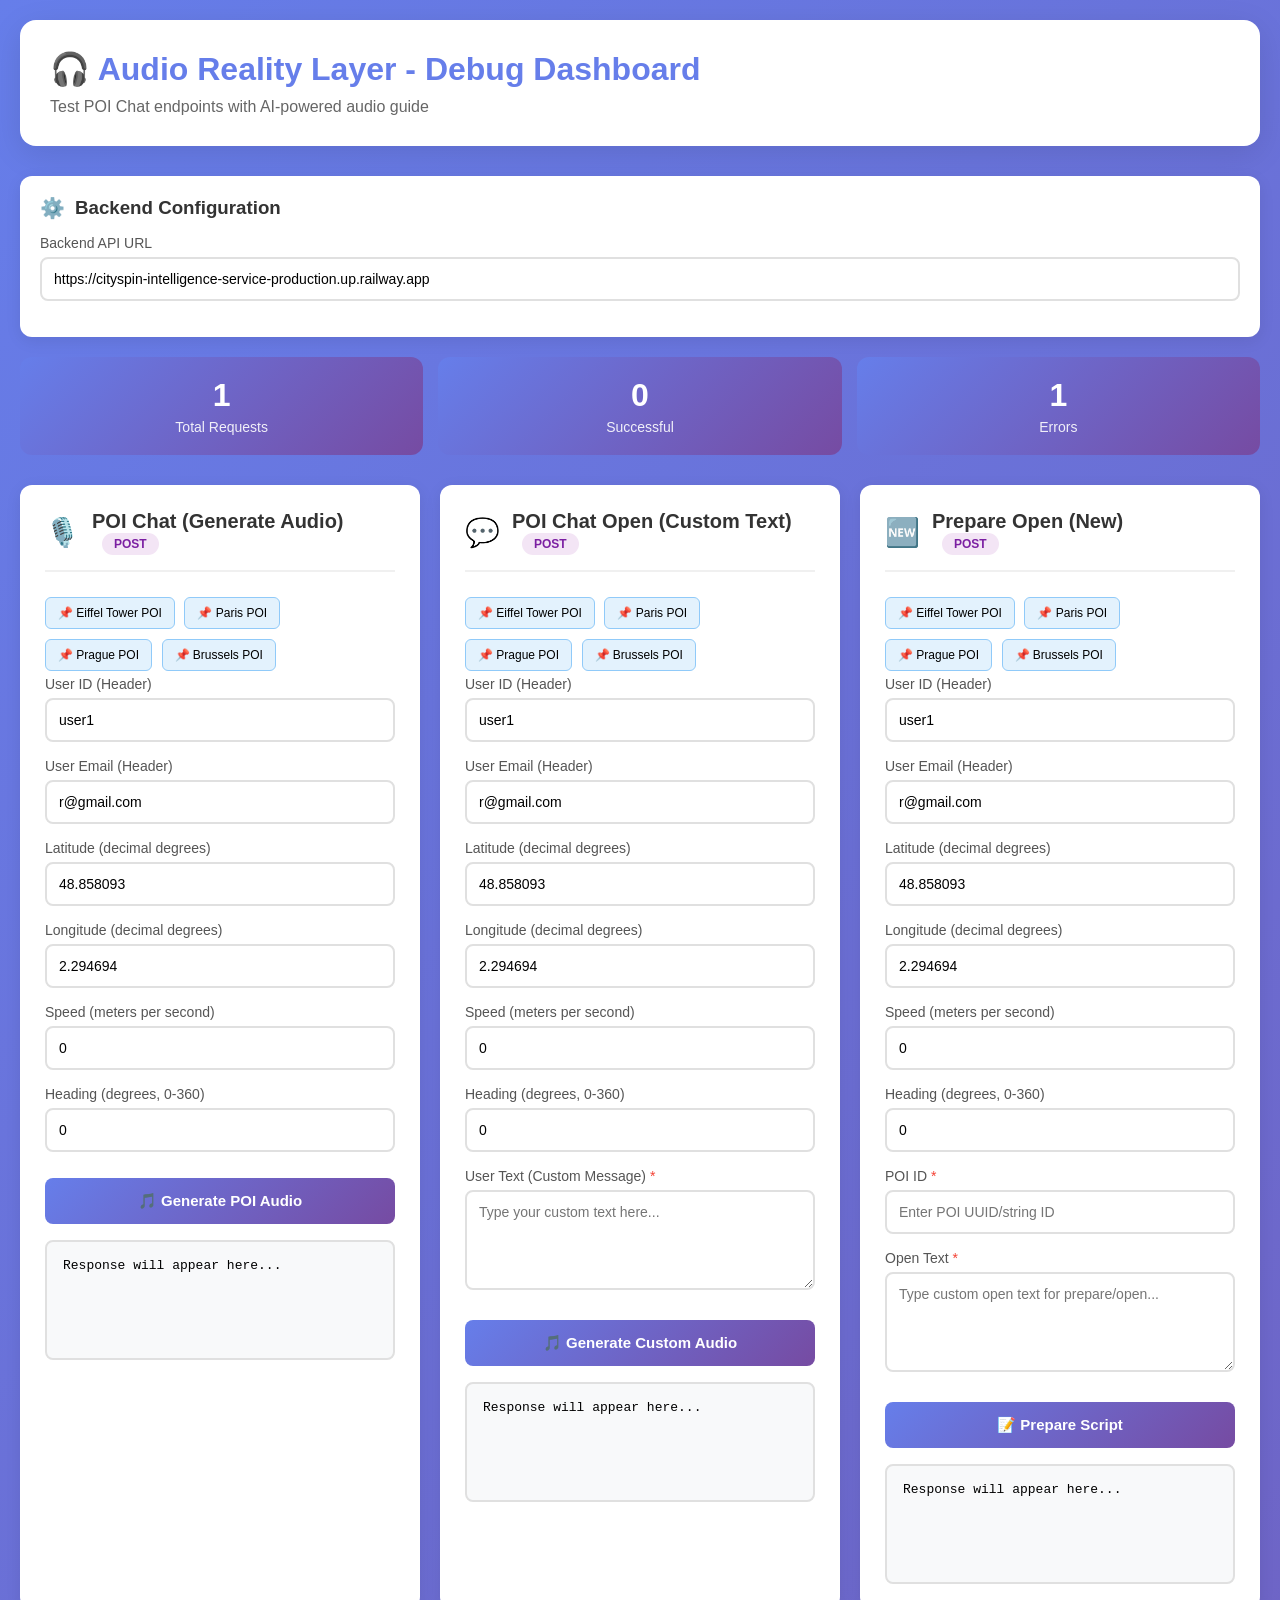
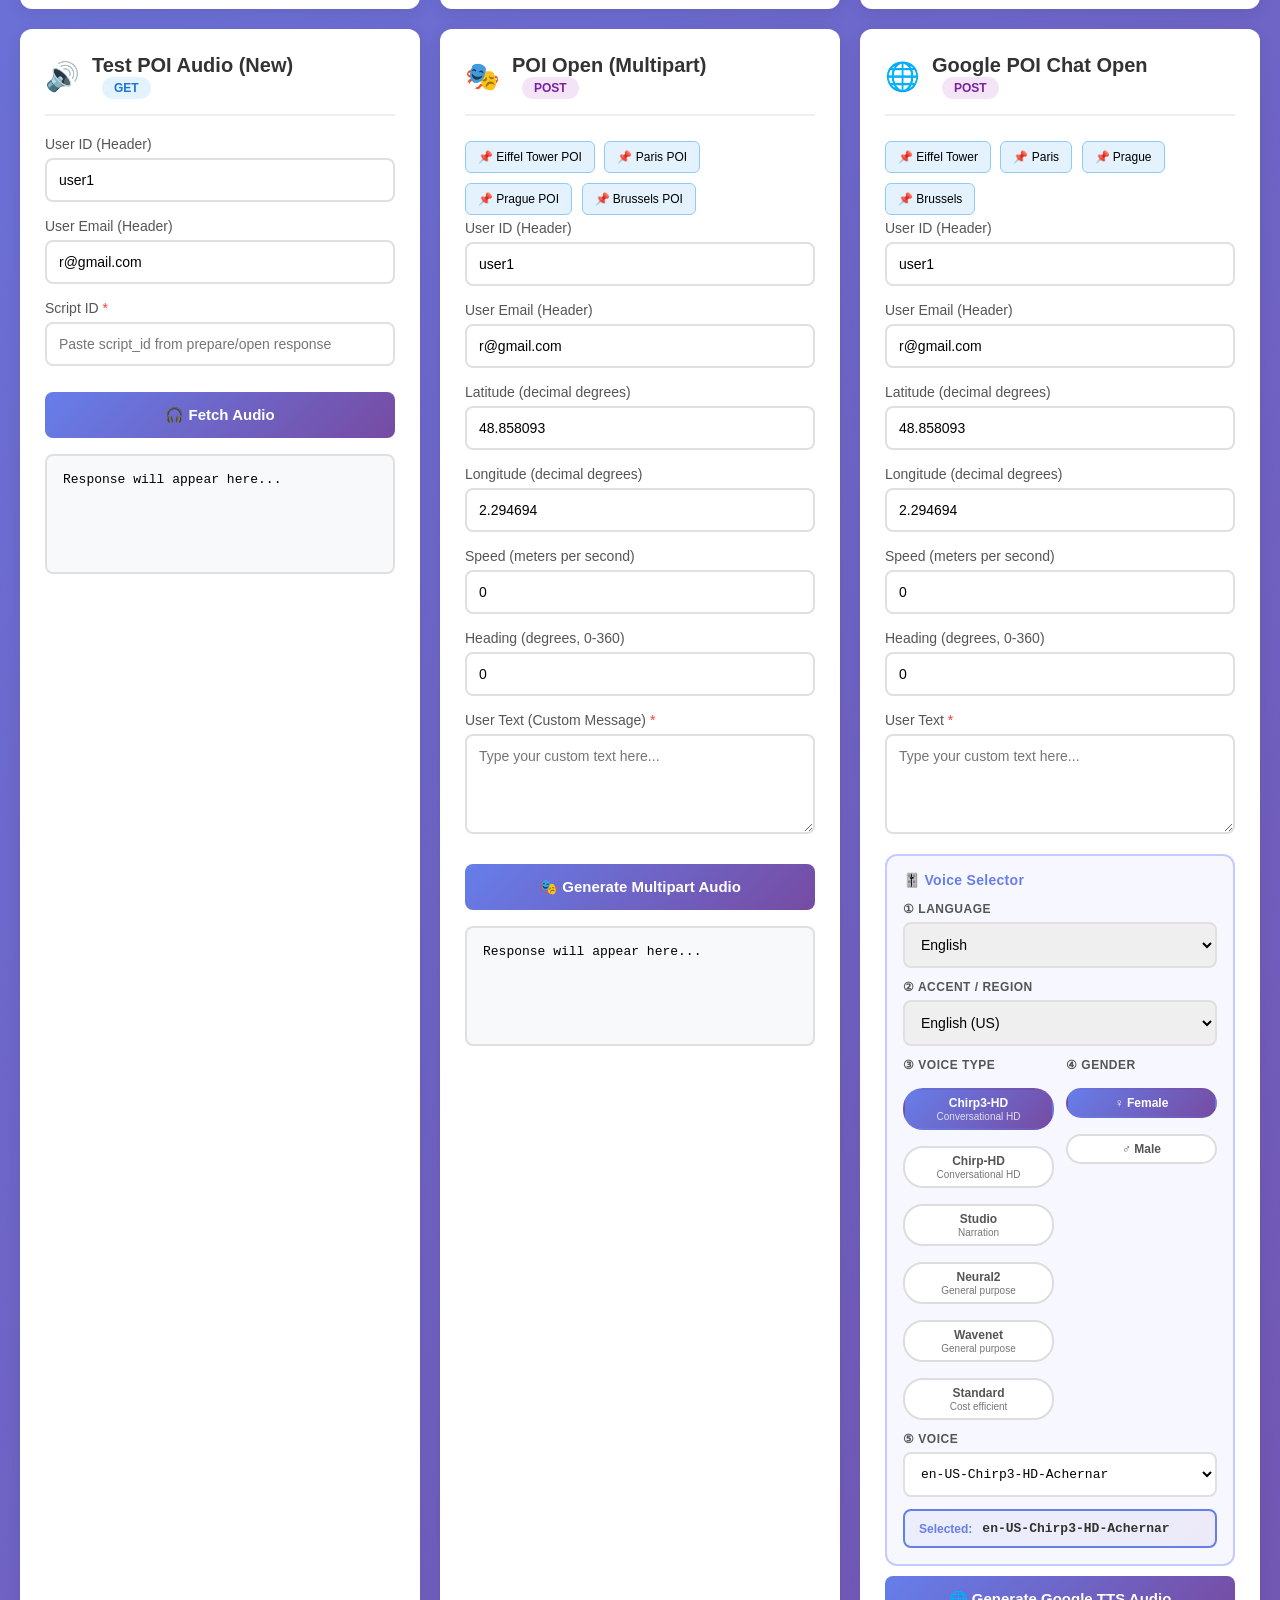
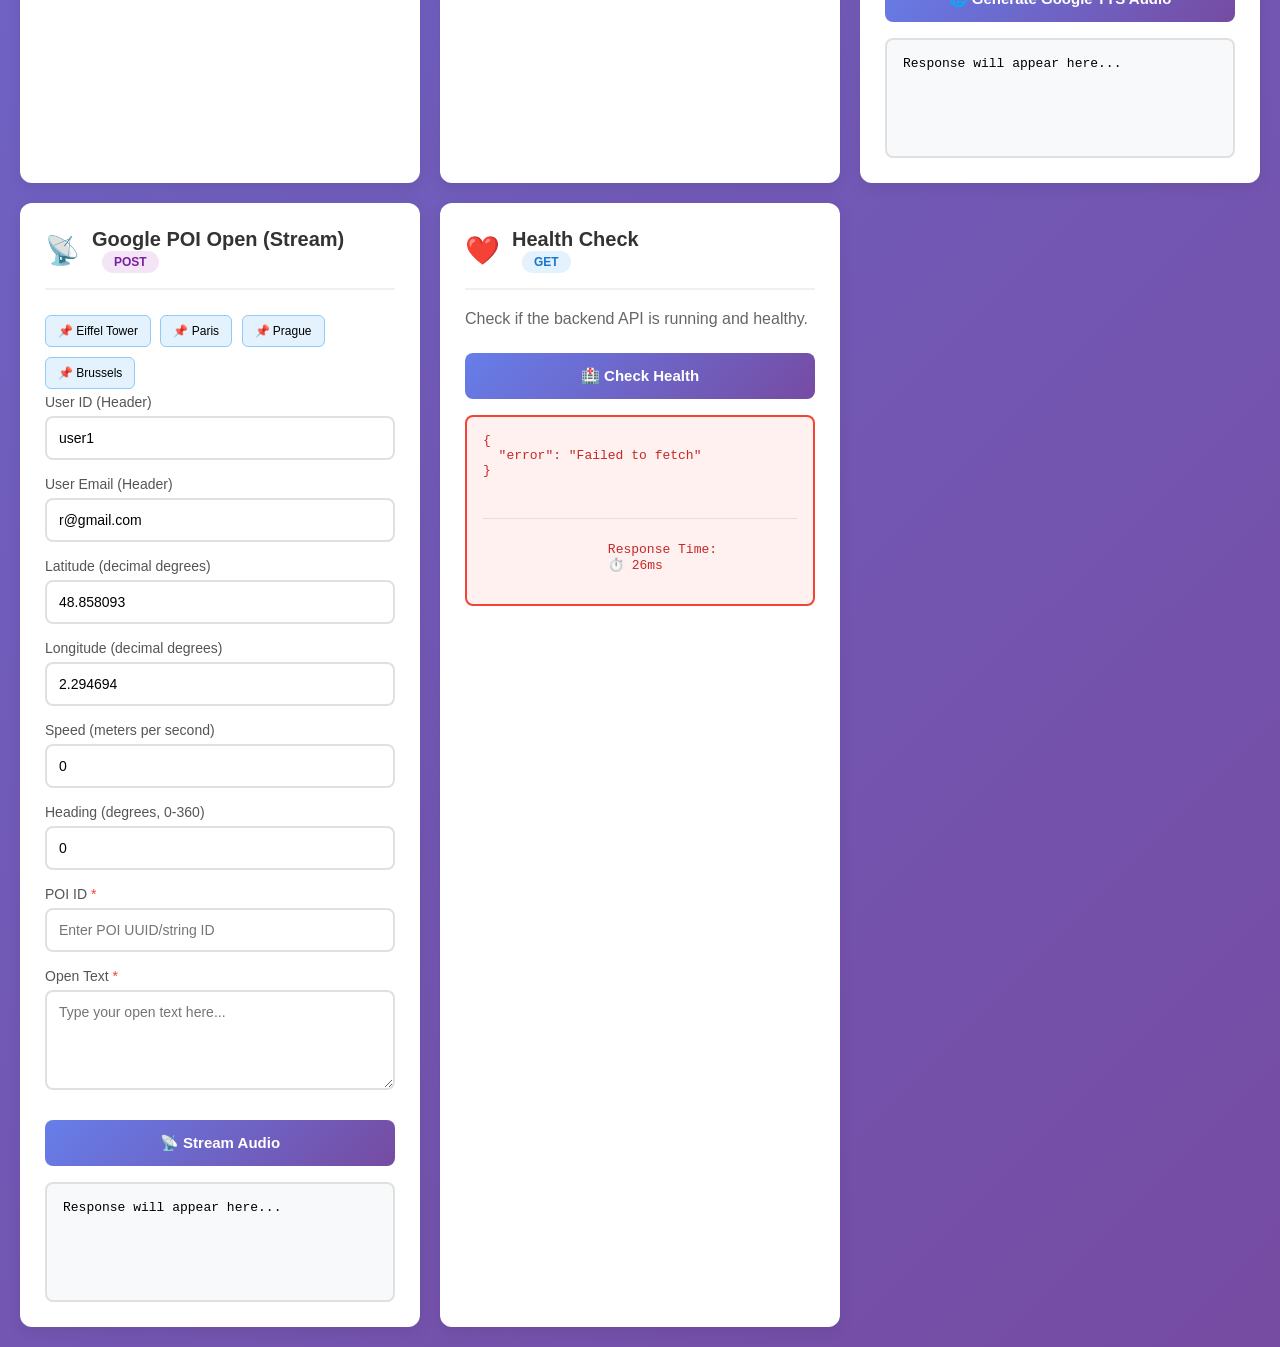
==== commit 65790219: "adding google stream endpoint" ====
--- a/index.html
+++ b/index.html
@@ -383,6 +383,75 @@
                 </div>
             </div>
 
+
+            <!-- Google POI Stream -->
+            <div class="card">
+                <div class="card-header">
+                    <span class="card-icon">📡</span>
+                    <div>
+                        <div class="card-title">Google POI Open (Stream)</div>
+                        <span class="badge badge-post">POST</span>
+                    </div>
+                </div>
+
+                <div class="quick-fill" onclick="fillStreamEiffelTower()">📌 Eiffel Tower</div>
+                <div class="quick-fill" onclick="fillStreamParis()">📌 Paris</div>
+                <div class="quick-fill" onclick="fillStreamPrague()">📌 Prague</div>
+                <div class="quick-fill" onclick="fillStreamBrussels()">📌 Brussels</div>
+
+                <div class="form-group">
+                    <label>User ID (Header)</label>
+                    <input type="text" id="stream_userId" value="user1">
+                </div>
+                <div class="form-group">
+                    <label>User Email (Header)</label>
+                    <input type="email" id="stream_email" value="r@gmail.com">
+                </div>
+                <div class="form-group">
+                    <label>Latitude (decimal degrees)</label>
+                    <input type="number" step="0.000001" id="stream_lat" value="48.858093">
+                </div>
+                <div class="form-group">
+                    <label>Longitude (decimal degrees)</label>
+                    <input type="number" step="0.000001" id="stream_lon" value="2.294694">
+                </div>
+                <div class="form-group">
+                    <label>Speed (meters per second)</label>
+                    <input type="number" step="0.1" id="stream_speed" value="0">
+                </div>
+                <div class="form-group">
+                    <label>Heading (degrees, 0-360)</label>
+                    <input type="number" step="1" id="stream_heading" value="0">
+                </div>
+                <div class="form-group">
+                    <label>POI ID <span style="color:#f44336;">*</span></label>
+                    <input type="text" id="stream_poi_id" placeholder="Enter POI UUID/string ID">
+                </div>
+                <div class="form-group">
+                    <label>Open Text <span style="color:#f44336;">*</span></label>
+                    <textarea id="stream_open_text" placeholder="Type your open text here..."></textarea>
+                </div>
+
+                <!-- Stream progress bar -->
+                <div class="stream-progress-wrap" id="stream_progress_wrap" style="display:none;">
+                    <div class="stream-progress-bar">
+                        <div class="stream-progress-fill" id="stream_progress_fill"></div>
+                    </div>
+                    <div class="stream-progress-info">
+                        <span id="stream_status_text">Connecting…</span>
+                        <span id="stream_bytes_text"></span>
+                    </div>
+                </div>
+
+                <button id="stream_btn" onclick="streamGooglePOI()">📡 Stream Audio</button>
+                <div class="response-area" id="stream_response">Response will appear here...</div>
+
+                <div class="audio-section" id="stream_audio_section" style="display:none;">
+                    <h4>📡 Streamed Audio (Auto-playing...)</h4>
+                    <audio id="stream_audio_player" class="audio-player" controls></audio>
+                </div>
+            </div>
+
             <!-- Health Check -->
             <div class="card">
                 <div class="card-header">
--- a/styles.css
+++ b/styles.css
@@ -400,7 +400,7 @@
 }
 
 
-    /* background: #fff;
+    background: #fff;
     border: 2px solid #667eea;
     border-radius: 8px;
     padding: 12px;
@@ -408,4 +408,52 @@
     font-size: 14px;
     line-height: 1.6;
     color: #333;
-} */
+}
+
+/* ── Stream Progress Bar ───────────────────────────────────── */
+
+.stream-progress-wrap {
+    margin: 14px 0 4px;
+}
+
+.stream-progress-bar {
+    width: 100%;
+    height: 8px;
+    background: #e8eaff;
+    border-radius: 99px;
+    overflow: hidden;
+}
+
+.stream-progress-fill {
+    height: 100%;
+    width: 0%;
+    background: linear-gradient(90deg, #667eea, #764ba2);
+    border-radius: 99px;
+    transition: width 0.2s ease;
+}
+
+.stream-progress-fill.indeterminate {
+    width: 40% !important;
+    animation: stream-slide 1.2s ease-in-out infinite;
+}
+
+@keyframes stream-slide {
+    0%   { transform: translateX(-200%); }
+    100% { transform: translateX(300%); }
+}
+
+.stream-progress-info {
+    display: flex;
+    justify-content: space-between;
+    align-items: center;
+    margin-top: 6px;
+    font-size: 12px;
+    color: #667eea;
+    font-weight: 600;
+}
+
+#stream_bytes_text {
+    font-family: 'Courier New', monospace;
+    color: #888;
+    font-weight: 400;
+}
